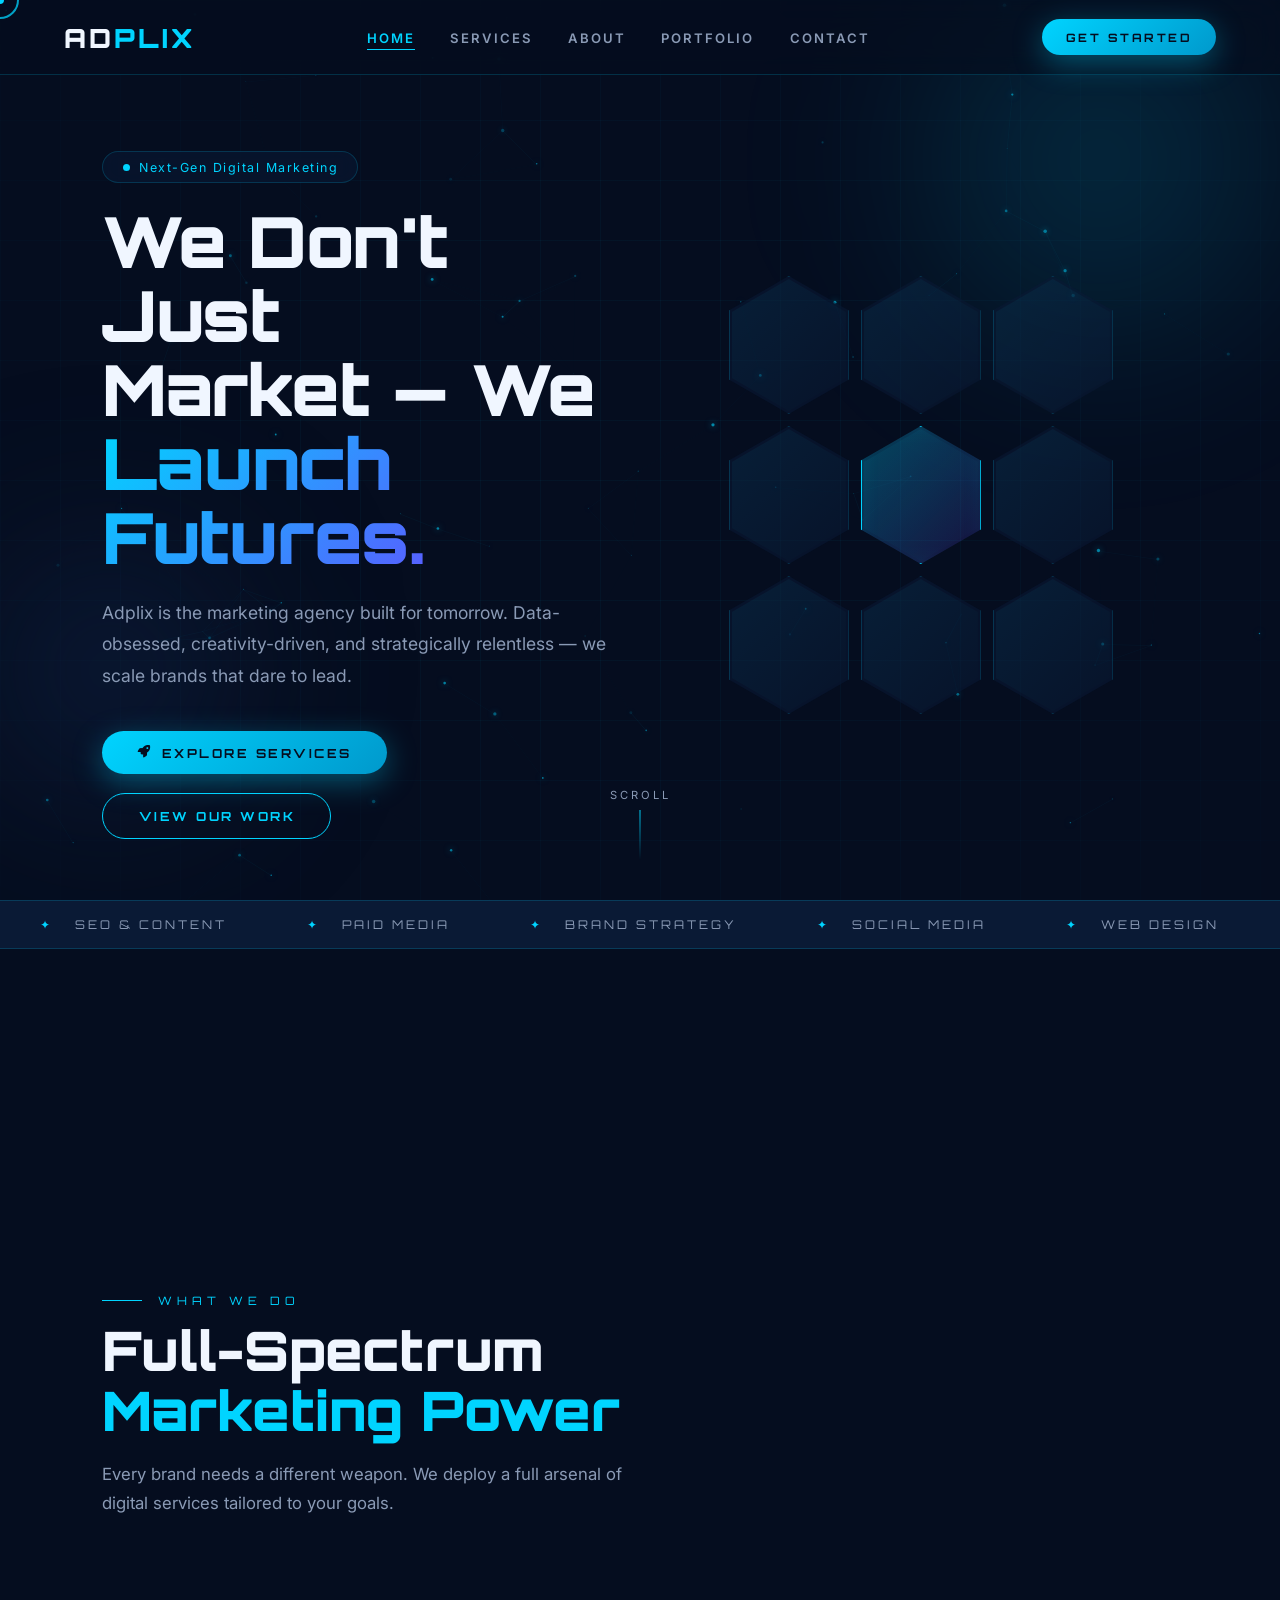
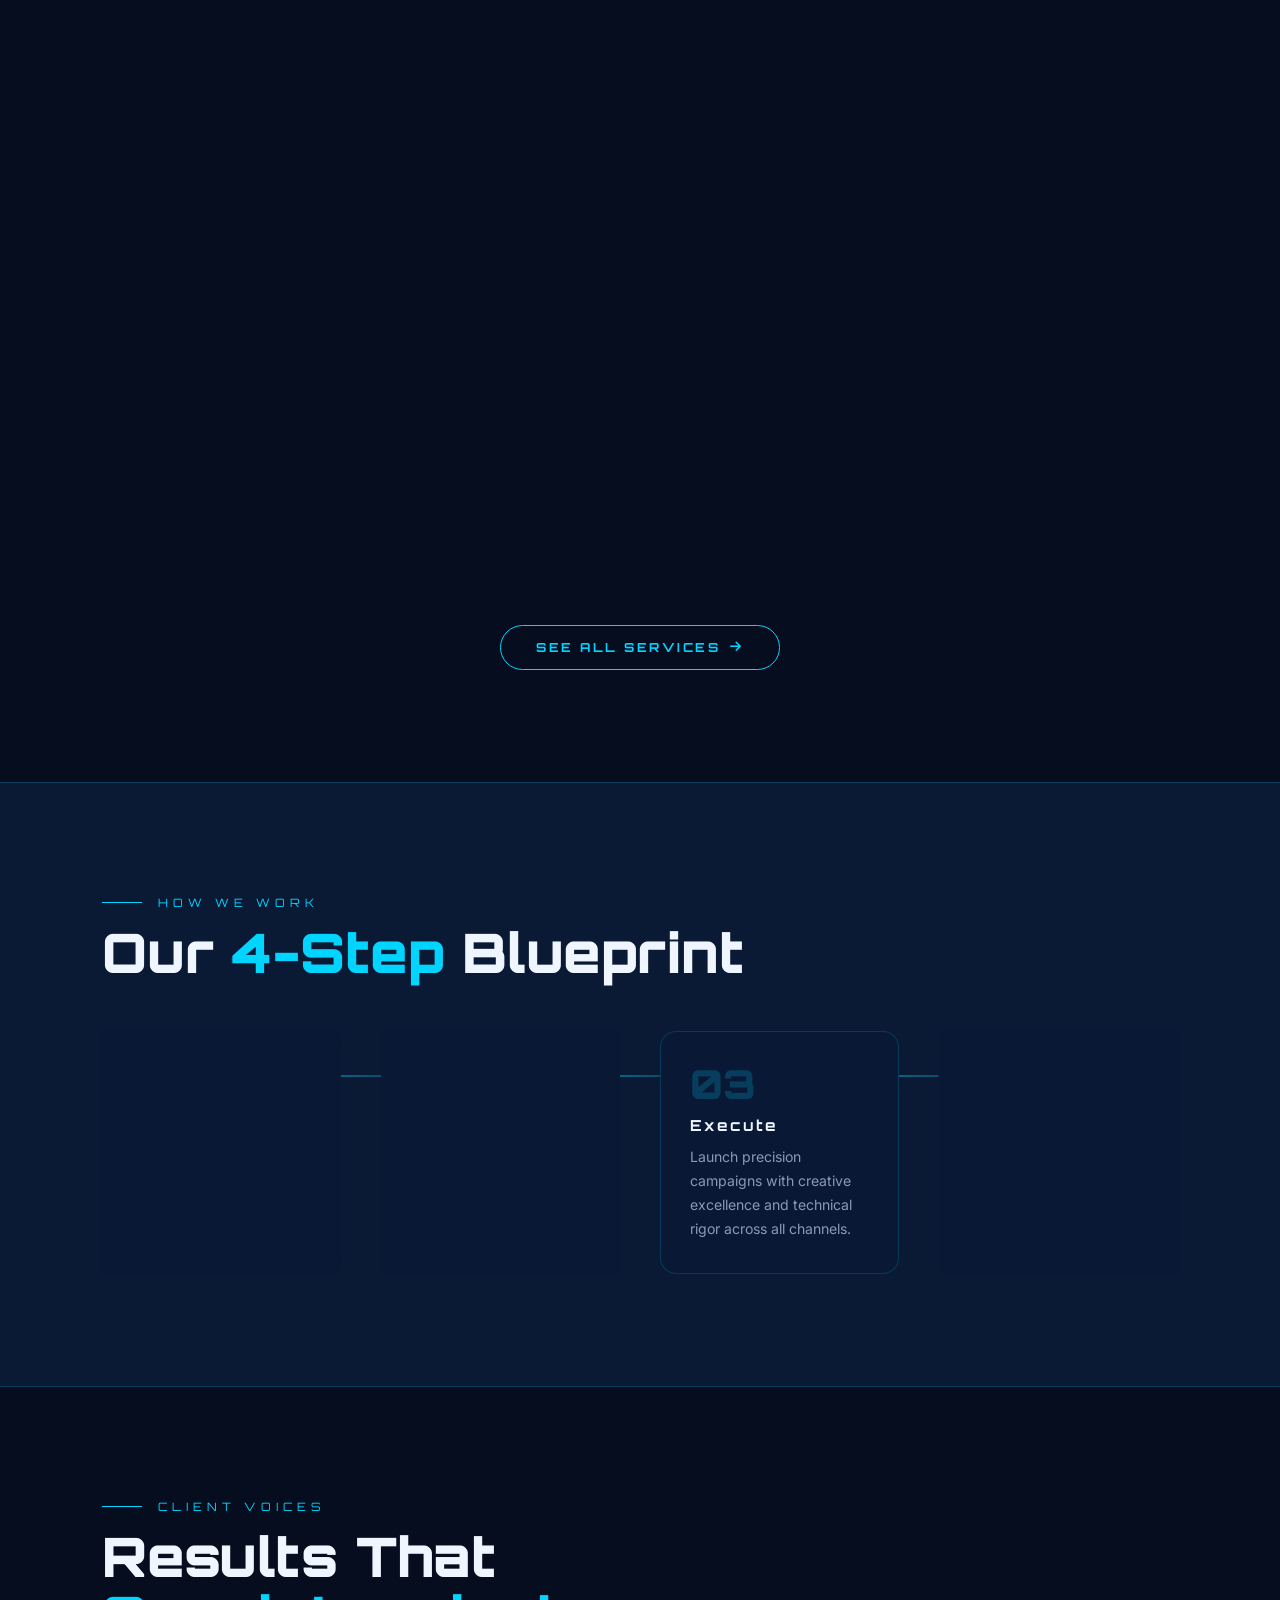
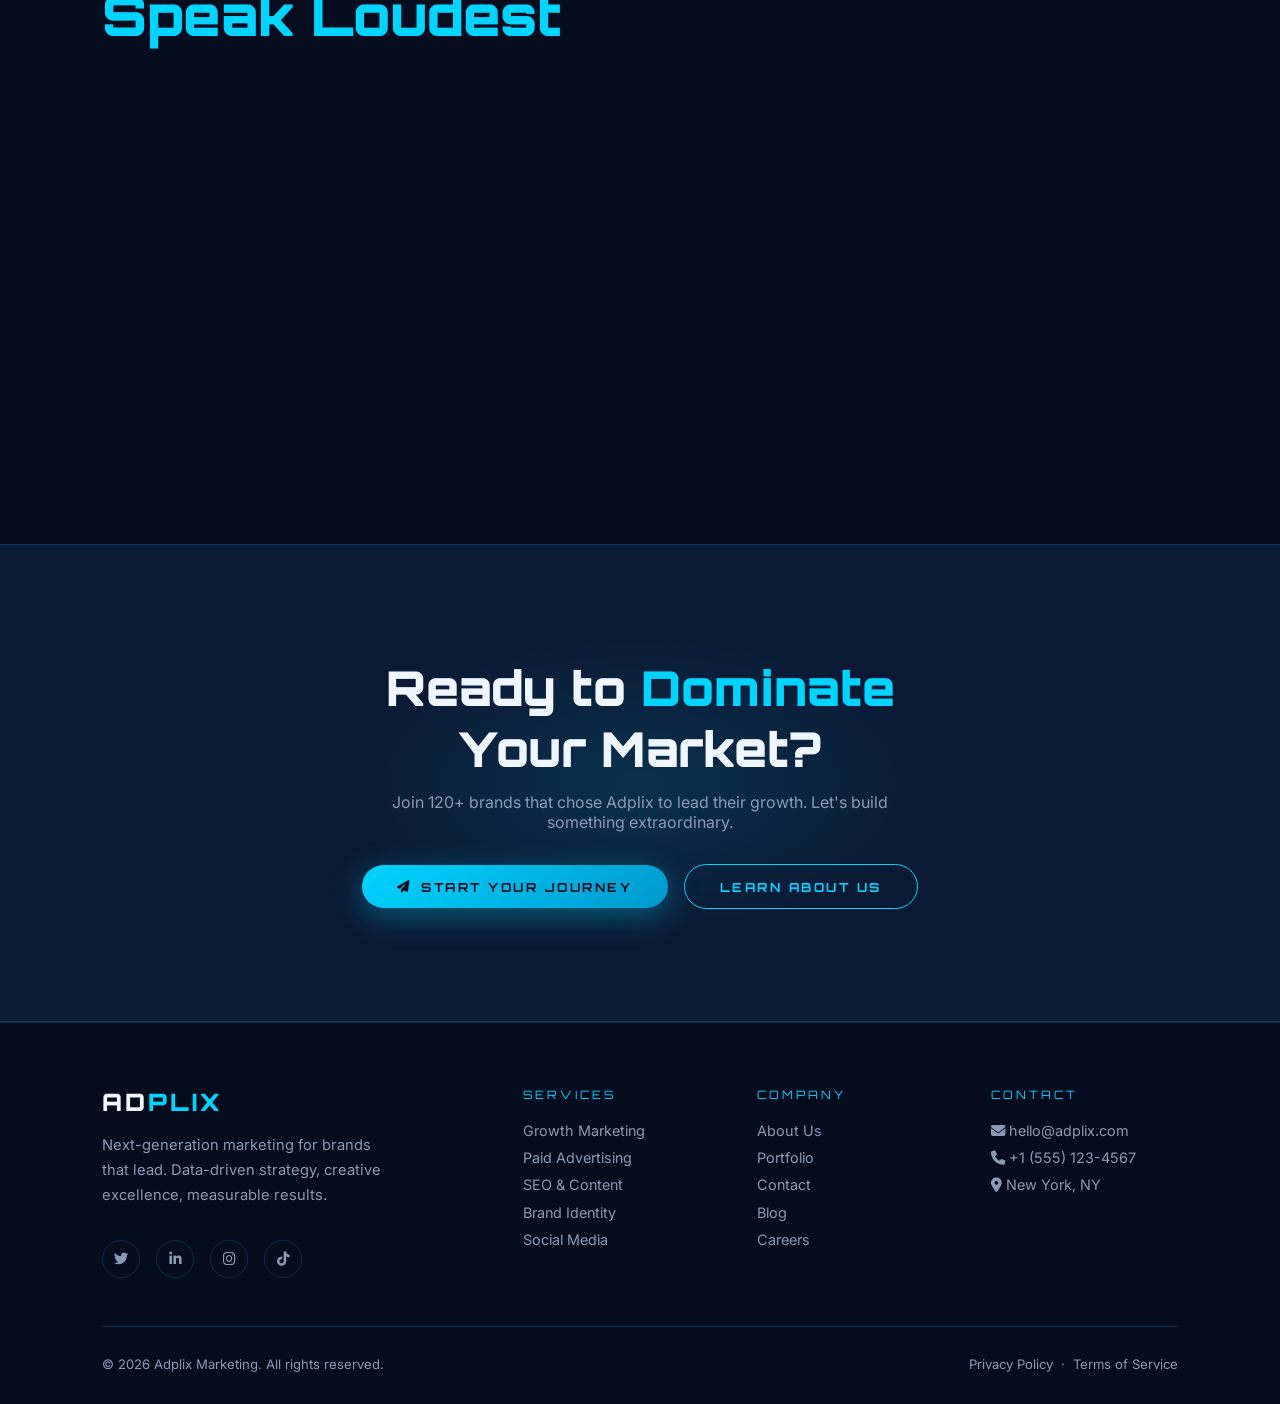
==== index.html @ 8b72fd08 "Launch Adplix futuristic 5-page marketing website - index.html: Full hero with animated hex grid, pa" ====
<!DOCTYPE html>
<html lang="en">
<head>
  <meta charset="UTF-8" />
  <meta name="viewport" content="width=device-width, initial-scale=1.0" />
  <title>Adplix – Futuristic Marketing Agency | Growth, Branding & Digital Strategy</title>

  <!-- SEO -->
  <meta name="description" content="Adplix is a next-generation marketing agency delivering data-driven growth, cutting-edge branding, and digital strategy for ambitious brands worldwide." />
  <meta name="keywords" content="marketing agency, digital marketing, branding, SEO, social media marketing, paid ads, growth hacking, Adplix" />
  <meta name="robots" content="index, follow" />
  <meta name="author" content="Adplix Marketing" />
  <link rel="canonical" href="https://adplix.com/" />

  <!-- Open Graph -->
  <meta property="og:type"        content="website" />
  <meta property="og:url"         content="https://adplix.com/" />
  <meta property="og:title"       content="Adplix – Next-Gen Marketing Agency" />
  <meta property="og:description" content="We craft data-driven marketing strategies that launch brands to new heights." />
  <meta property="og:image"       content="https://adplix.com/og-image.jpg" />

  <!-- Twitter Card -->
  <meta name="twitter:card"        content="summary_large_image" />
  <meta name="twitter:site"        content="@AdplixMarketing" />
  <meta name="twitter:title"       content="Adplix – Next-Gen Marketing Agency" />
  <meta name="twitter:description" content="Futuristic marketing for visionary brands." />
  <meta name="twitter:image"       content="https://adplix.com/og-image.jpg" />

  <!-- Schema.org -->
  <script type="application/ld+json">
  {
    "@context": "https://schema.org",
    "@type": "MarketingAgency",
    "name": "Adplix Marketing",
    "url": "https://adplix.com",
    "logo": "https://adplix.com/logo.png",
    "description": "Next-generation marketing agency delivering data-driven growth and branding.",
    "address": { "@type": "PostalAddress", "addressCountry": "US" },
    "sameAs": [
      "https://twitter.com/AdplixMarketing",
      "https://linkedin.com/company/adplix",
      "https://instagram.com/adplix"
    ]
  }
  </script>

  <!-- Fonts & Icons -->
  <link rel="preconnect" href="https://fonts.googleapis.com" />
  <link rel="preconnect" href="https://fonts.gstatic.com" crossorigin />
  <link href="https://fonts.googleapis.com/css2?family=Orbitron:wght@400;700;900&family=Inter:wght@300;400;500;600;700&display=swap" rel="stylesheet" />
  <link rel="stylesheet" href="https://cdnjs.cloudflare.com/ajax/libs/font-awesome/6.5.0/css/all.min.css" />
  <link rel="stylesheet" href="style.css" />
  <link rel="stylesheet" href="home.css" />

  <style>
    /* Page-specific additions */
    .hero-cta-group { display:flex; gap:1.2rem; flex-wrap:wrap; margin-top:2.5rem; }
    .hero-badge {
      display:inline-flex; align-items:center; gap:.6rem;
      background:var(--glass-bg); border:1px solid var(--glass-border);
      backdrop-filter:blur(12px); border-radius:50px;
      padding:.45rem 1.2rem; font-size:.78rem; color:var(--cyan);
      letter-spacing:1.5px; margin-bottom:1.4rem;
    }
    .hero-badge .dot { width:7px;height:7px;border-radius:50%;background:var(--cyan);animation:pulse 1.4s infinite; }
    @keyframes pulse { 0%,100%{box-shadow:0 0 0 0 rgba(0,212,255,.5)} 50%{box-shadow:0 0 0 8px rgba(0,212,255,0)} }
  </style>
</head>
<body>

<!-- Cursor -->
<div id="cursor-outer"></div>
<div id="cursor-inner"></div>

<!-- Particles -->
<canvas id="particles-canvas"></canvas>

<!-- Page Transition -->
<div id="page-transition" class="slide-in"></div>

<!-- ── Navigation ── -->
<nav class="nav" role="navigation" aria-label="Main navigation">
  <a href="index.html" class="nav-logo">AD<span>PLIX</span></a>
  <ul class="nav-links">
    <li><a href="index.html" class="active">Home</a></li>
    <li><a href="services.html">Services</a></li>
    <li><a href="about.html">About</a></li>
    <li><a href="portfolio.html">Portfolio</a></li>
    <li><a href="contact.html">Contact</a></li>
  </ul>
  <a href="contact.html" class="btn btn-primary" style="font-size:.72rem;padding:.65rem 1.5rem;">Get Started</a>
  <button class="hamburger" aria-label="Toggle menu">
    <span></span><span></span><span></span>
  </button>
</nav>

<!-- Mobile Nav -->
<div class="mobile-nav" role="dialog" aria-modal="true">
  <a href="index.html">Home</a>
  <a href="services.html">Services</a>
  <a href="about.html">About</a>
  <a href="portfolio.html">Portfolio</a>
  <a href="contact.html">Contact</a>
</div>

<!-- ══════════════════════════════════════
     HERO
══════════════════════════════════════ -->
<header class="hero" role="banner">
  <div class="hero-grid-lines" aria-hidden="true"></div>
  <div class="hero-orb hero-orb-1" data-parallax="18" aria-hidden="true"></div>
  <div class="hero-orb hero-orb-2" data-parallax="10" aria-hidden="true"></div>

  <div class="hero-content">
    <div class="hero-badge"><span class="dot"></span> Next-Gen Digital Marketing</div>
    <h1 class="hero-title reveal">
      We Don't Just<br/>
      Market — We<br/>
      <span>Launch Futures.</span>
    </h1>
    <p class="hero-sub reveal" data-delay="150">
      Adplix is the marketing agency built for tomorrow. Data-obsessed, creativity-driven,
      and strategically relentless — we scale brands that dare to lead.
    </p>
    <div class="hero-cta-group reveal" data-delay="280">
      <a href="services.html" class="btn btn-primary"><i class="fas fa-rocket"></i> Explore Services</a>
      <a href="portfolio.html" class="btn btn-outline">View Our Work</a>
    </div>
  </div>

  <div class="hero-visual" aria-hidden="true">
    <div class="hex-grid" data-parallax="6">
      <div class="hex"></div><div class="hex"></div><div class="hex"></div>
      <div class="hex"></div><div class="hex active"></div><div class="hex"></div>
      <div class="hex"></div><div class="hex"></div><div class="hex"></div>
    </div>
  </div>

  <div class="hero-scroll-hint" aria-label="Scroll down">
    <span>Scroll</span>
    <div class="scroll-line"></div>
  </div>
</header>

<!-- ── Ticker ── -->
<div class="marquee-wrap" aria-hidden="true">
  <div class="marquee-track">
    <div class="marquee-item"><span>✦</span> SEO & Content</div>
    <div class="marquee-item"><span>✦</span> Paid Media</div>
    <div class="marquee-item"><span>✦</span> Brand Strategy</div>
    <div class="marquee-item"><span>✦</span> Social Media</div>
    <div class="marquee-item"><span>✦</span> Web Design</div>
    <div class="marquee-item"><span>✦</span> Data Analytics</div>
    <div class="marquee-item"><span>✦</span> Email Marketing</div>
    <div class="marquee-item"><span>✦</span> Growth Hacking</div>
    <!-- duplicate for seamless loop -->
    <div class="marquee-item"><span>✦</span> SEO & Content</div>
    <div class="marquee-item"><span>✦</span> Paid Media</div>
    <div class="marquee-item"><span>✦</span> Brand Strategy</div>
    <div class="marquee-item"><span>✦</span> Social Media</div>
    <div class="marquee-item"><span>✦</span> Web Design</div>
    <div class="marquee-item"><span>✦</span> Data Analytics</div>
    <div class="marquee-item"><span>✦</span> Email Marketing</div>
    <div class="marquee-item"><span>✦</span> Growth Hacking</div>
  </div>
</div>

<!-- ══════════════════════════════════════
     STATS
══════════════════════════════════════ -->
<section class="section stats-section" aria-label="Key statistics">
  <div class="stats-grid" data-stagger>
    <div class="glass stat-card">
      <div class="stat-value" data-count="340" data-suffix="+">0</div>
      <div class="stat-label">Campaigns Launched</div>
    </div>
    <div class="glass stat-card">
      <div class="stat-value" data-count="9.8" data-suffix="x">0</div>
      <div class="stat-label">Average ROAS</div>
    </div>
    <div class="glass stat-card">
      <div class="stat-value" data-count="120" data-suffix="+">0</div>
      <div class="stat-label">Brand Partnerships</div>
    </div>
    <div class="glass stat-card">
      <div class="stat-value" data-count="98" data-suffix="%">0</div>
      <div class="stat-label">Client Satisfaction</div>
    </div>
  </div>
</section>

<!-- ══════════════════════════════════════
     SERVICES PREVIEW
══════════════════════════════════════ -->
<section class="section" aria-labelledby="services-heading">
  <div class="section-label">What We Do</div>
  <h2 class="section-title reveal" id="services-heading">
    Full-Spectrum<br/><span>Marketing Power</span>
  </h2>
  <p class="section-sub reveal" data-delay="100">
    Every brand needs a different weapon. We deploy a full arsenal of digital services tailored to your goals.
  </p>

  <div class="services-preview-grid mt-3" data-stagger>
    <article class="glass service-card tilt card-hover">
      <div class="service-icon"><i class="fas fa-chart-line"></i></div>
      <h3>Growth Marketing</h3>
      <p>Systematic experiments, funnel optimization, and data-backed scaling to multiply your revenue.</p>
      <a href="services.html" class="service-link">Learn more <i class="fas fa-arrow-right"></i></a>
    </article>
    <article class="glass service-card tilt card-hover">
      <div class="service-icon"><i class="fas fa-bullseye"></i></div>
      <h3>Paid Advertising</h3>
      <p>High-converting Google, Meta & TikTok campaigns engineered for maximum return on ad spend.</p>
      <a href="services.html" class="service-link">Learn more <i class="fas fa-arrow-right"></i></a>
    </article>
    <article class="glass service-card tilt card-hover">
      <div class="service-icon"><i class="fas fa-search"></i></div>
      <h3>SEO & Content</h3>
      <p>Dominate search rankings with technical SEO, authority building, and magnetic content strategy.</p>
      <a href="services.html" class="service-link">Learn more <i class="fas fa-arrow-right"></i></a>
    </article>
    <article class="glass service-card tilt card-hover">
      <div class="service-icon"><i class="fas fa-paint-brush"></i></div>
      <h3>Brand Identity</h3>
      <p>Visual storytelling that makes your brand impossible to ignore across every touchpoint.</p>
      <a href="services.html" class="service-link">Learn more <i class="fas fa-arrow-right"></i></a>
    </article>
    <article class="glass service-card tilt card-hover">
      <div class="service-icon"><i class="fas fa-share-alt"></i></div>
      <h3>Social Media</h3>
      <p>Community-building, viral content, and influencer strategies that keep your brand in the conversation.</p>
      <a href="services.html" class="service-link">Learn more <i class="fas fa-arrow-right"></i></a>
    </article>
    <article class="glass service-card tilt card-hover">
      <div class="service-icon"><i class="fas fa-envelope-open-text"></i></div>
      <h3>Email & Automation</h3>
      <p>Lifecycle campaigns and smart automation flows that nurture leads into loyal customers 24/7.</p>
      <a href="services.html" class="service-link">Learn more <i class="fas fa-arrow-right"></i></a>
    </article>
  </div>

  <div class="text-center mt-3">
    <a href="services.html" class="btn btn-outline">See All Services <i class="fas fa-arrow-right"></i></a>
  </div>
</section>

<!-- ══════════════════════════════════════
     PROCESS
══════════════════════════════════════ -->
<section class="section process-section" aria-labelledby="process-heading">
  <div class="section-label">How We Work</div>
  <h2 class="section-title reveal" id="process-heading">Our <span>4-Step</span> Blueprint</h2>

  <div class="process-steps mt-3">
    <div class="process-step reveal" data-delay="0">
      <div class="step-num">01</div>
      <div class="step-body">
        <h3>Discover</h3>
        <p>Deep-dive into your brand, market landscape, and audience to uncover untapped opportunities.</p>
      </div>
    </div>
    <div class="process-connector" aria-hidden="true"></div>
    <div class="process-step reveal" data-delay="120">
      <div class="step-num">02</div>
      <div class="step-body">
        <h3>Strategize</h3>
        <p>Build a custom, data-informed roadmap aligned with your goals, budget, and timeline.</p>
      </div>
    </div>
    <div class="process-connector" aria-hidden="true"></div>
    <div class="process-step reveal" data-delay="240">
      <div class="step-num">03</div>
      <div class="step-body">
        <h3>Execute</h3>
        <p>Launch precision campaigns with creative excellence and technical rigor across all channels.</p>
      </div>
    </div>
    <div class="process-connector" aria-hidden="true"></div>
    <div class="process-step reveal" data-delay="360">
      <div class="step-num">04</div>
      <div class="step-body">
        <h3>Scale</h3>
        <p>Iterate, optimize, and double down on what works — continuously compounding your growth.</p>
      </div>
    </div>
  </div>
</section>

<!-- ══════════════════════════════════════
     TESTIMONIAL
══════════════════════════════════════ -->
<section class="section" aria-labelledby="testimonials-heading">
  <div class="section-label">Client Voices</div>
  <h2 class="section-title reveal" id="testimonials-heading">Results That<br/><span>Speak Loudest</span></h2>

  <div class="testimonial-grid mt-3" data-stagger>
    <blockquote class="glass testimonial-card tilt">
      <div class="stars" aria-label="5 stars">★★★★★</div>
      <p>"Adplix tripled our qualified leads in 90 days. Their paid media team doesn't just run ads — they engineer growth engines."</p>
      <footer>
        <div class="avatar">JM</div>
        <div>
          <strong>Jordan Mitchell</strong>
          <span>CEO, NexaFlow SaaS</span>
        </div>
      </footer>
    </blockquote>
    <blockquote class="glass testimonial-card tilt">
      <div class="stars" aria-label="5 stars">★★★★★</div>
      <p>"Our SEO traffic went from 12k to 180k monthly visitors in under a year. Adplix's content strategy is unmatched."</p>
      <footer>
        <div class="avatar">SR</div>
        <div>
          <strong>Sara Reyes</strong>
          <span>Marketing Director, LuminaTech</span>
        </div>
      </footer>
    </blockquote>
    <blockquote class="glass testimonial-card tilt">
      <div class="stars" aria-label="5 stars">★★★★★</div>
      <p>"The rebrand Adplix delivered was transformative. We went from startup to premium in 60 days flat. Worth every penny."</p>
      <footer>
        <div class="avatar">AK</div>
        <div>
          <strong>Alex Kim</strong>
          <span>Founder, Verdant Ventures</span>
        </div>
      </footer>
    </blockquote>
  </div>
</section>

<!-- ══════════════════════════════════════
     CTA BANNER
══════════════════════════════════════ -->
<section class="cta-banner section" aria-labelledby="cta-heading">
  <div class="cta-glow" aria-hidden="true"></div>
  <div class="cta-content">
    <h2 class="cta-title reveal" id="cta-heading">Ready to <span>Dominate</span><br/>Your Market?</h2>
    <p class="reveal" data-delay="100" style="color:var(--grey);max-width:500px;margin:.8rem auto 2rem;">
      Join 120+ brands that chose Adplix to lead their growth. Let's build something extraordinary.
    </p>
    <div class="flex-center gap-1 reveal" data-delay="200">
      <a href="contact.html" class="btn btn-primary"><i class="fas fa-paper-plane"></i> Start Your Journey</a>
      <a href="about.html" class="btn btn-outline">Learn About Us</a>
    </div>
  </div>
</section>

<!-- ══════════════════════════════════════
     FOOTER
══════════════════════════════════════ -->
<footer role="contentinfo">
  <div class="footer-grid">
    <div>
      <div class="footer-brand-name">AD<span>PLIX</span></div>
      <p class="footer-desc">Next-generation marketing for brands that lead. Data-driven strategy, creative excellence, measurable results.</p>
      <div class="social-icons mt-2">
        <a href="#" aria-label="Twitter"><i class="fab fa-twitter"></i></a>
        <a href="#" aria-label="LinkedIn"><i class="fab fa-linkedin-in"></i></a>
        <a href="#" aria-label="Instagram"><i class="fab fa-instagram"></i></a>
        <a href="#" aria-label="TikTok"><i class="fab fa-tiktok"></i></a>
      </div>
    </div>
    <div class="footer-col">
      <div class="footer-col-title">Services</div>
      <a href="services.html">Growth Marketing</a>
      <a href="services.html">Paid Advertising</a>
      <a href="services.html">SEO & Content</a>
      <a href="services.html">Brand Identity</a>
      <a href="services.html">Social Media</a>
    </div>
    <div class="footer-col">
      <div class="footer-col-title">Company</div>
      <a href="about.html">About Us</a>
      <a href="portfolio.html">Portfolio</a>
      <a href="contact.html">Contact</a>
      <a href="#">Blog</a>
      <a href="#">Careers</a>
    </div>
    <div class="footer-col">
      <div class="footer-col-title">Contact</div>
      <a href="mailto:hello@adplix.com"><i class="fas fa-envelope"></i> hello@adplix.com</a>
      <a href="tel:+15551234567"><i class="fas fa-phone"></i> +1 (555) 123-4567</a>
      <a href="#"><i class="fas fa-map-marker-alt"></i> New York, NY</a>
    </div>
  </div>
  <div class="footer-bottom">
    <span>© 2026 Adplix Marketing. All rights reserved.</span>
    <span><a href="#" style="color:var(--grey)">Privacy Policy</a> &nbsp;·&nbsp; <a href="#" style="color:var(--grey)">Terms of Service</a></span>
  </div>
</footer>

<script src="main.js" defer></script>
</body>
</html>
---- style.css ----
/* ============================================================
   ADPLIX – Global Stylesheet
   Futuristic Marketing Agency | Navy · Black · White · Cyan
   ============================================================ */

/* ── Variables ── */
:root {
  --navy:       #050d1f;
  --navy-mid:   #0a1a35;
  --navy-light: #0f2448;
  --cyan:       #00d4ff;
  --cyan-dim:   #0099cc;
  --white:      #f0f6ff;
  --grey:       #8a9ab5;
  --glass-bg:   rgba(10, 26, 53, 0.55);
  --glass-border: rgba(0, 212, 255, 0.18);
  --glow:       0 0 24px rgba(0, 212, 255, 0.45);
  --glow-sm:    0 0 10px rgba(0, 212, 255, 0.3);
  --transition: all 0.38s cubic-bezier(0.4, 0, 0.2, 1);
  --font-head:  'Orbitron', sans-serif;
  --font-body:  'Inter', sans-serif;
}

/* ── Reset ── */
*, *::before, *::after { box-sizing: border-box; margin: 0; padding: 0; }
html { scroll-behavior: smooth; font-size: 16px; }
body {
  font-family: var(--font-body);
  background: var(--navy);
  color: var(--white);
  overflow-x: hidden;
  cursor: none;
}
a { color: inherit; text-decoration: none; }
img { max-width: 100%; display: block; }
ul { list-style: none; }

/* ── Custom Cursor ── */
#cursor-outer {
  position: fixed; z-index: 9999; pointer-events: none;
  width: 38px; height: 38px;
  border: 2px solid var(--cyan);
  border-radius: 50%;
  transform: translate(-50%, -50%);
  transition: width .25s, height .25s, border-color .25s, opacity .25s;
  opacity: 0.75;
}
#cursor-inner {
  position: fixed; z-index: 10000; pointer-events: none;
  width: 8px; height: 8px;
  background: var(--cyan);
  border-radius: 50%;
  transform: translate(-50%, -50%);
  transition: transform .12s, width .2s, height .2s;
}
body.cursor-hover #cursor-outer {
  width: 58px; height: 58px;
  border-color: rgba(0,212,255,.5);
  background: rgba(0,212,255,.07);
}
body.cursor-hover #cursor-inner { width: 5px; height: 5px; }

/* ── Canvas Particles ── */
#particles-canvas {
  position: fixed; inset: 0; z-index: 0; pointer-events: none;
}

/* ── Page Transition Overlay ── */
#page-transition {
  position: fixed; inset: 0; z-index: 9000;
  background: var(--navy);
  clip-path: inset(0 0 100% 0);
  transition: clip-path 0.55s cubic-bezier(0.76, 0, 0.24, 1);
  pointer-events: none;
}
#page-transition.slide-in  { clip-path: inset(0 0 0% 0); }
#page-transition.slide-out { clip-path: inset(100% 0 0 0); }

/* ── Scrollbar ── */
::-webkit-scrollbar { width: 5px; }
::-webkit-scrollbar-track { background: var(--navy); }
::-webkit-scrollbar-thumb { background: var(--cyan-dim); border-radius: 4px; }

/* ── Navigation ── */
.nav {
  position: fixed; top: 0; left: 0; right: 0; z-index: 800;
  display: flex; align-items: center; justify-content: space-between;
  padding: 1.2rem 5%;
  background: rgba(5, 13, 31, 0.7);
  backdrop-filter: blur(16px);
  border-bottom: 1px solid var(--glass-border);
  transition: var(--transition);
}
.nav.scrolled {
  padding: 0.75rem 5%;
  background: rgba(5, 13, 31, 0.92);
}
.nav-logo {
  font-family: var(--font-head);
  font-size: 1.65rem;
  font-weight: 900;
  letter-spacing: 3px;
  color: var(--white);
  text-transform: uppercase;
}
.nav-logo span { color: var(--cyan); }
.nav-links { display: flex; gap: 2.2rem; }
.nav-links a {
  font-size: 0.82rem;
  font-weight: 600;
  letter-spacing: 2px;
  text-transform: uppercase;
  color: var(--grey);
  position: relative;
  transition: var(--transition);
}
.nav-links a::after {
  content: ''; position: absolute; bottom: -4px; left: 0;
  width: 0; height: 1.5px;
  background: var(--cyan);
  transition: width 0.3s ease;
}
.nav-links a:hover, .nav-links a.active { color: var(--cyan); }
.nav-links a:hover::after, .nav-links a.active::after { width: 100%; }

/* Hamburger */
.hamburger { display: none; flex-direction: column; gap: 5px; cursor: none; }
.hamburger span {
  display: block; width: 26px; height: 2px;
  background: var(--white); transition: var(--transition);
}
.hamburger.open span:nth-child(1) { transform: translateY(7px) rotate(45deg); }
.hamburger.open span:nth-child(2) { opacity: 0; }
.hamburger.open span:nth-child(3) { transform: translateY(-7px) rotate(-45deg); }

/* Mobile Nav */
.mobile-nav {
  display: none; position: fixed; inset: 0; z-index: 700;
  background: rgba(5,13,31,0.97); backdrop-filter: blur(20px);
  flex-direction: column; align-items: center; justify-content: center;
  gap: 2.5rem;
  transform: translateX(100%); transition: transform 0.4s ease;
}
.mobile-nav.open { transform: translateX(0); display: flex; }
.mobile-nav a {
  font-family: var(--font-head);
  font-size: 1.6rem; letter-spacing: 3px;
  text-transform: uppercase; color: var(--white);
  transition: var(--transition);
}
.mobile-nav a:hover { color: var(--cyan); text-shadow: var(--glow); }

/* ── Glassmorphism Card ── */
.glass {
  background: var(--glass-bg);
  border: 1px solid var(--glass-border);
  backdrop-filter: blur(18px);
  border-radius: 16px;
}

/* ── Section Wrapper ── */
.section {
  position: relative; z-index: 1;
  padding: 7rem 8%;
}
.section-label {
  font-family: var(--font-head);
  font-size: 0.72rem; letter-spacing: 5px;
  text-transform: uppercase; color: var(--cyan);
  margin-bottom: 0.8rem;
  display: flex; align-items: center; gap: 1rem;
}
.section-label::before {
  content: ''; display: inline-block;
  width: 40px; height: 1px; background: var(--cyan);
}
.section-title {
  font-family: var(--font-head);
  font-size: clamp(2rem, 4.5vw, 3.4rem);
  font-weight: 900; line-height: 1.1;
  color: var(--white);
}
.section-title span { color: var(--cyan); }
.section-sub {
  margin-top: 1.2rem;
  font-size: 1.05rem; line-height: 1.75;
  color: var(--grey); max-width: 560px;
}

/* ── Cyan Button ── */
.btn {
  display: inline-flex; align-items: center; gap: 0.6rem;
  padding: 0.85rem 2.2rem;
  font-family: var(--font-head);
  font-size: 0.78rem; font-weight: 700;
  letter-spacing: 2.5px; text-transform: uppercase;
  border: none; border-radius: 50px;
  cursor: none; transition: var(--transition);
  position: relative; overflow: hidden;
}
.btn-primary {
  background: linear-gradient(135deg, var(--cyan), var(--cyan-dim));
  color: var(--navy);
  box-shadow: 0 8px 30px rgba(0,212,255,0.35);
}
.btn-primary:hover {
  transform: translateY(-3px);
  box-shadow: 0 14px 40px rgba(0,212,255,0.55);
}
.btn-outline {
  background: transparent;
  border: 1.5px solid var(--cyan);
  color: var(--cyan);
}
.btn-outline:hover {
  background: rgba(0,212,255,0.08);
  transform: translateY(-3px);
  box-shadow: var(--glow-sm);
}

/* ── Glowing Divider ── */
.glow-divider {
  width: 80px; height: 3px;
  background: linear-gradient(90deg, var(--cyan), transparent);
  border-radius: 2px; margin: 1.5rem 0;
  box-shadow: var(--glow-sm);
}

/* ── Reveal Animations ── */
.reveal {
  opacity: 0; transform: translateY(40px);
  transition: opacity 0.7s ease, transform 0.7s ease;
}
.reveal.revealed { opacity: 1; transform: translateY(0); }
.reveal-left  { opacity: 0; transform: translateX(-50px); transition: opacity 0.7s ease, transform 0.7s ease; }
.reveal-right { opacity: 0; transform: translateX(50px);  transition: opacity 0.7s ease, transform 0.7s ease; }
.reveal-left.revealed, .reveal-right.revealed { opacity: 1; transform: translateX(0); }

/* ── Grid helpers ── */
.grid-2 { display: grid; grid-template-columns: repeat(2, 1fr); gap: 2.5rem; }
.grid-3 { display: grid; grid-template-columns: repeat(3, 1fr); gap: 2rem; }
.grid-4 { display: grid; grid-template-columns: repeat(4, 1fr); gap: 1.8rem; }

/* ── Footer ── */
footer {
  position: relative; z-index: 1;
  background: rgba(5,13,31,0.95);
  border-top: 1px solid var(--glass-border);
  padding: 4rem 8% 2rem;
}
.footer-grid {
  display: grid;
  grid-template-columns: 2fr 1fr 1fr 1fr;
  gap: 3rem; margin-bottom: 3rem;
}
.footer-brand-name {
  font-family: var(--font-head);
  font-size: 1.5rem; font-weight: 900;
  letter-spacing: 3px; color: var(--white);
  margin-bottom: 1rem;
}
.footer-brand-name span { color: var(--cyan); }
.footer-desc { color: var(--grey); line-height: 1.7; font-size: 0.92rem; max-width: 280px; }
.footer-col-title {
  font-family: var(--font-head);
  font-size: 0.72rem; letter-spacing: 3px;
  text-transform: uppercase; color: var(--cyan);
  margin-bottom: 1.2rem;
}
.footer-col a {
  display: block; color: var(--grey);
  font-size: 0.9rem; margin-bottom: 0.65rem;
  transition: var(--transition);
}
.footer-col a:hover { color: var(--white); padding-left: 6px; }
.footer-bottom {
  display: flex; align-items: center; justify-content: space-between;
  border-top: 1px solid var(--glass-border);
  padding-top: 1.8rem;
  font-size: 0.82rem; color: var(--grey);
}
.social-icons { display: flex; gap: 1rem; }
.social-icons a {
  width: 38px; height: 38px; border-radius: 50%;
  border: 1px solid var(--glass-border);
  display: flex; align-items: center; justify-content: center;
  color: var(--grey); font-size: 0.9rem;
  transition: var(--transition);
}
.social-icons a:hover {
  border-color: var(--cyan); color: var(--cyan);
  box-shadow: var(--glow-sm);
}

/* ── Ticker / Marquee ── */
.marquee-wrap {
  overflow: hidden; background: var(--navy-mid);
  border-top: 1px solid var(--glass-border);
  border-bottom: 1px solid var(--glass-border);
  padding: 1rem 0;
}
.marquee-track {
  display: flex; width: max-content;
  animation: marquee 28s linear infinite;
}
.marquee-item {
  white-space: nowrap;
  font-family: var(--font-head);
  font-size: 0.75rem; letter-spacing: 3px;
  text-transform: uppercase; color: var(--grey);
  padding: 0 2.5rem;
}
.marquee-item span { color: var(--cyan); margin-right: 1rem; }
@keyframes marquee { from { transform: translateX(0); } to { transform: translateX(-50%); } }

/* ── Stats Counter ── */
.stat-value {
  font-family: var(--font-head);
  font-size: clamp(2.2rem, 4vw, 3rem);
  font-weight: 900; color: var(--cyan);
  line-height: 1;
}
.stat-label { font-size: 0.85rem; color: var(--grey); margin-top: 0.4rem; letter-spacing: 1px; }

/* ── Utility ── */
.text-center { text-align: center; }
.text-cyan   { color: var(--cyan); }
.mt-1 { margin-top: 1rem; }
.mt-2 { margin-top: 2rem; }
.mt-3 { margin-top: 3rem; }
.mx-auto { margin-left: auto; margin-right: auto; }
.flex-center { display: flex; align-items: center; justify-content: center; }
.gap-1 { gap: 1rem; }
.gap-2 { gap: 2rem; }

/* ── Responsive ── */
@media (max-width: 1100px) {
  .grid-4 { grid-template-columns: repeat(2, 1fr); }
  .footer-grid { grid-template-columns: repeat(2, 1fr); }
}
@media (max-width: 860px) {
  .grid-2, .grid-3 { grid-template-columns: 1fr; }
  .nav-links { display: none; }
  .hamburger { display: flex; }
  .section { padding: 5rem 6%; }
  .footer-grid { grid-template-columns: 1fr; }
  .footer-bottom { flex-direction: column; gap: 1rem; text-align: center; }
}
@media (max-width: 520px) {
  .grid-4 { grid-template-columns: 1fr; }
  .section { padding: 4rem 5%; }
}
---- home.css ----
/* ============================================================
   ADPLIX – Home Page Styles
   ============================================================ */

/* ── Hero ── */
.hero {
  position: relative;
  min-height: 100vh;
  display: grid;
  grid-template-columns: 1fr 1fr;
  align-items: center;
  padding: 0 8%;
  padding-top: 90px;
  overflow: hidden;
  gap: 3rem;
}

/* Animated grid lines background */
.hero-grid-lines {
  position: absolute; inset: 0;
  background-image:
    linear-gradient(rgba(0,212,255,.04) 1px, transparent 1px),
    linear-gradient(90deg, rgba(0,212,255,.04) 1px, transparent 1px);
  background-size: 60px 60px;
  mask-image: radial-gradient(ellipse 80% 80% at 50% 50%, black 30%, transparent 100%);
}

/* Glowing orbs */
.hero-orb {
  position: absolute;
  border-radius: 50%;
  filter: blur(80px);
  pointer-events: none;
  transition: transform 0.1s ease-out;
}
.hero-orb-1 {
  width: 520px; height: 520px;
  background: radial-gradient(circle, rgba(0,212,255,.18) 0%, transparent 70%);
  top: -100px; right: -80px;
}
.hero-orb-2 {
  width: 340px; height: 340px;
  background: radial-gradient(circle, rgba(15,36,72,.8) 0%, transparent 70%);
  bottom: 60px; left: -60px;
}

/* Hero content */
.hero-content { position: relative; z-index: 2; }

.hero-title {
  font-family: var(--font-head);
  font-size: clamp(2.6rem, 5.5vw, 4.8rem);
  font-weight: 900;
  line-height: 1.05;
  color: var(--white);
  letter-spacing: -1px;
}
.hero-title span {
  background: linear-gradient(135deg, var(--cyan), #7b2fff);
  -webkit-background-clip: text;
  -webkit-text-fill-color: transparent;
  background-clip: text;
  display: block;
}

.hero-sub {
  margin-top: 1.4rem;
  font-size: 1.1rem;
  line-height: 1.78;
  color: var(--grey);
  max-width: 520px;
}

/* Hero visual / Hex grid */
.hero-visual {
  position: relative; z-index: 2;
  display: flex; align-items: center; justify-content: center;
  transition: transform 0.12s ease-out;
}

.hex-grid {
  display: grid;
  grid-template-columns: repeat(3, 120px);
  gap: 12px;
  transition: transform 0.12s ease-out;
}

.hex {
  width: 120px; height: 138px;
  background: var(--glass-bg);
  border: 1px solid var(--glass-border);
  clip-path: polygon(50% 0%, 100% 25%, 100% 75%, 50% 100%, 0% 75%, 0% 25%);
  transition: all 0.4s ease;
  position: relative;
}
.hex::after {
  content: '';
  position: absolute; inset: 2px;
  background: linear-gradient(135deg, rgba(0,212,255,.06), transparent);
  clip-path: polygon(50% 0%, 100% 25%, 100% 75%, 50% 100%, 0% 75%, 0% 25%);
}
.hex.active {
  background: linear-gradient(135deg, rgba(0,212,255,.25), rgba(123,47,255,.15));
  border-color: var(--cyan);
  box-shadow: 0 0 30px rgba(0,212,255,.4), inset 0 0 20px rgba(0,212,255,.08);
}
.hex:hover {
  border-color: var(--cyan);
  box-shadow: 0 0 20px rgba(0,212,255,.3);
  transform: scale(1.06);
}

/* Scroll hint */
.hero-scroll-hint {
  position: absolute; bottom: 2.5rem; left: 50%; transform: translateX(-50%);
  display: flex; flex-direction: column; align-items: center; gap: .5rem;
  z-index: 2;
}
.hero-scroll-hint span {
  font-size: .7rem; letter-spacing: 3px; text-transform: uppercase; color: var(--grey);
}
.scroll-line {
  width: 1px; height: 50px;
  background: linear-gradient(to bottom, var(--cyan), transparent);
  animation: scrollPulse 1.8s ease-in-out infinite;
}
@keyframes scrollPulse {
  0% { opacity: 0; transform: scaleY(0); transform-origin: top; }
  50% { opacity: 1; }
  100% { opacity: 0; transform: scaleY(1); transform-origin: top; }
}

/* ── Stats ── */
.stats-section { padding-top: 3rem; padding-bottom: 3rem; }
.stats-grid {
  display: grid;
  grid-template-columns: repeat(4, 1fr);
  gap: 1.5rem;
}
.stat-card {
  padding: 2rem 1.5rem;
  text-align: center;
  transition: all 0.35s ease;
  position: relative; overflow: hidden;
}
.stat-card::before {
  content: '';
  position: absolute; top: 0; left: 0; right: 0; height: 2px;
  background: linear-gradient(90deg, transparent, var(--cyan), transparent);
  opacity: 0; transition: opacity 0.3s;
}
.stat-card:hover { transform: translateY(-6px); box-shadow: 0 20px 50px rgba(0,0,0,.4); }
.stat-card:hover::before { opacity: 1; }

/* ── Services Preview ── */
.services-preview-grid {
  display: grid;
  grid-template-columns: repeat(3, 1fr);
  gap: 1.8rem;
}
.service-card {
  padding: 2.2rem;
  transition: all 0.35s ease;
  position: relative; overflow: hidden;
}
.service-card::after {
  content: '';
  position: absolute; bottom: 0; left: 0; right: 0; height: 2px;
  background: linear-gradient(90deg, transparent, var(--cyan), transparent);
  transform: scaleX(0); transition: transform 0.4s ease;
}
.service-card:hover { transform: translateY(-8px); box-shadow: 0 24px 60px rgba(0,0,0,.45); }
.service-card:hover::after { transform: scaleX(1); }

.service-icon {
  width: 56px; height: 56px;
  background: rgba(0,212,255,.1);
  border: 1px solid rgba(0,212,255,.25);
  border-radius: 14px;
  display: flex; align-items: center; justify-content: center;
  font-size: 1.3rem; color: var(--cyan);
  margin-bottom: 1.4rem;
  transition: all 0.3s ease;
}
.service-card:hover .service-icon {
  background: rgba(0,212,255,.2);
  box-shadow: var(--glow-sm);
}
.service-card h3 {
  font-family: var(--font-head);
  font-size: 1rem; font-weight: 700;
  letter-spacing: 1px; margin-bottom: .7rem;
  color: var(--white);
}
.service-card p { font-size: .9rem; color: var(--grey); line-height: 1.7; }
.service-link {
  display: inline-flex; align-items: center; gap: .4rem;
  margin-top: 1.2rem; font-size: .8rem; font-weight: 600;
  letter-spacing: 1px; color: var(--cyan);
  transition: gap 0.25s;
}
.service-link:hover { gap: .8rem; }

/* ── Process ── */
.process-section {
  background: var(--navy-mid);
  border-top: 1px solid var(--glass-border);
  border-bottom: 1px solid var(--glass-border);
}
.process-steps {
  display: flex; align-items: flex-start; gap: 0;
}
.process-step {
  flex: 1;
  background: var(--glass-bg);
  border: 1px solid var(--glass-border);
  border-radius: 16px;
  padding: 2rem 1.8rem;
  backdrop-filter: blur(12px);
  transition: all 0.35s ease;
}
.process-step:hover {
  border-color: var(--cyan);
  box-shadow: var(--glow-sm);
  transform: translateY(-4px);
}
.step-num {
  font-family: var(--font-head);
  font-size: 2.5rem; font-weight: 900;
  color: rgba(0,212,255,.2);
  line-height: 1;
  margin-bottom: .8rem;
  transition: color 0.3s;
}
.process-step:hover .step-num { color: rgba(0,212,255,.5); }
.step-body h3 {
  font-family: var(--font-head);
  font-size: .95rem; letter-spacing: 2px;
  margin-bottom: .6rem; color: var(--white);
}
.step-body p { font-size: .88rem; color: var(--grey); line-height: 1.7; }
.process-connector {
  width: 40px; flex-shrink: 0; height: 2px;
  background: linear-gradient(90deg, var(--cyan), var(--cyan-dim));
  margin-top: 2.8rem; opacity: 0.4;
}

/* ── Testimonials ── */
.testimonial-grid {
  display: grid;
  grid-template-columns: repeat(3, 1fr);
  gap: 1.8rem;
}
.testimonial-card {
  padding: 2rem;
  transition: all 0.35s ease;
}
.testimonial-card:hover { transform: translateY(-6px); box-shadow: 0 20px 50px rgba(0,0,0,.4); }
.stars { color: var(--cyan); font-size: 1rem; margin-bottom: 1rem; letter-spacing: 2px; }
.testimonial-card > p { font-size: .92rem; color: var(--grey); line-height: 1.75; font-style: italic; }
.testimonial-card footer {
  display: flex; align-items: center; gap: 1rem;
  margin-top: 1.5rem; border-top: 1px solid var(--glass-border); padding-top: 1.2rem;
}
.avatar {
  width: 44px; height: 44px; border-radius: 50%;
  background: linear-gradient(135deg, var(--cyan), #7b2fff);
  display: flex; align-items: center; justify-content: center;
  font-family: var(--font-head); font-size: .8rem; font-weight: 700;
  color: var(--navy); flex-shrink: 0;
}
.testimonial-card footer strong { display: block; font-size: .9rem; color: var(--white); }
.testimonial-card footer span { font-size: .78rem; color: var(--grey); }

/* ── CTA Banner ── */
.cta-banner {
  text-align: center;
  background: var(--navy-mid);
  border-top: 1px solid var(--glass-border);
  border-bottom: 1px solid var(--glass-border);
  position: relative; overflow: hidden;
}
.cta-glow {
  position: absolute; top: 50%; left: 50%;
  transform: translate(-50%, -50%);
  width: 600px; height: 300px;
  background: radial-gradient(ellipse, rgba(0,212,255,.12) 0%, transparent 70%);
  pointer-events: none;
}
.cta-content { position: relative; z-index: 1; }
.cta-title {
  font-family: var(--font-head);
  font-size: clamp(2rem, 4vw, 3rem);
  font-weight: 900; color: var(--white);
}
.cta-title span { color: var(--cyan); }

/* ── Responsive ── */
@media (max-width: 1100px) {
  .hero { grid-template-columns: 1fr; text-align: center; min-height: auto; padding-top: 120px; padding-bottom: 4rem; }
  .hero-sub { margin: 1.2rem auto 0; }
  .hero-cta-group { justify-content: center; }
  .hero-visual { display: none; }
  .stats-grid { grid-template-columns: repeat(2, 1fr); }
  .services-preview-grid { grid-template-columns: repeat(2, 1fr); }
  .testimonial-grid { grid-template-columns: 1fr; }
}
@media (max-width: 860px) {
  .process-steps { flex-direction: column; gap: 1rem; }
  .process-connector { width: 2px; height: 30px; margin: 0 0 0 2rem; }
  .services-preview-grid { grid-template-columns: 1fr; }
}
@media (max-width: 520px) {
  .stats-grid { grid-template-columns: 1fr 1fr; }
}
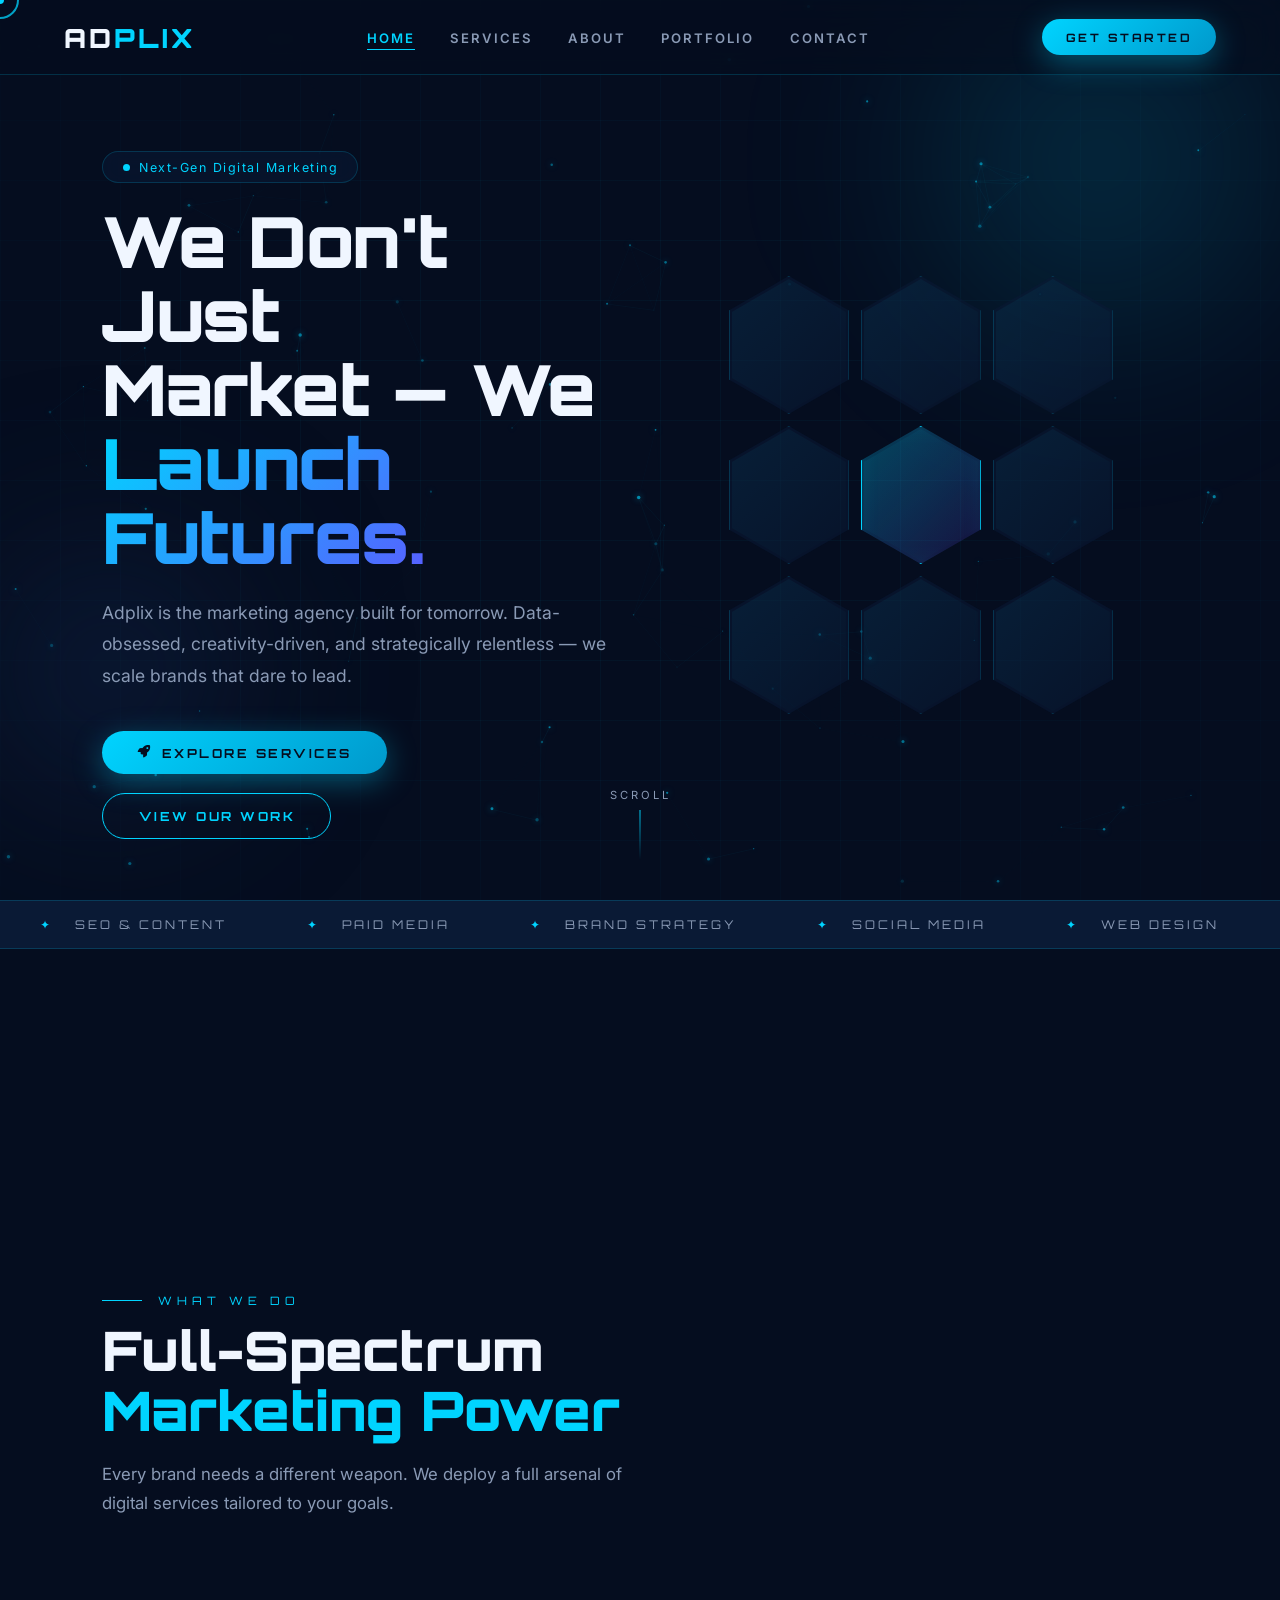
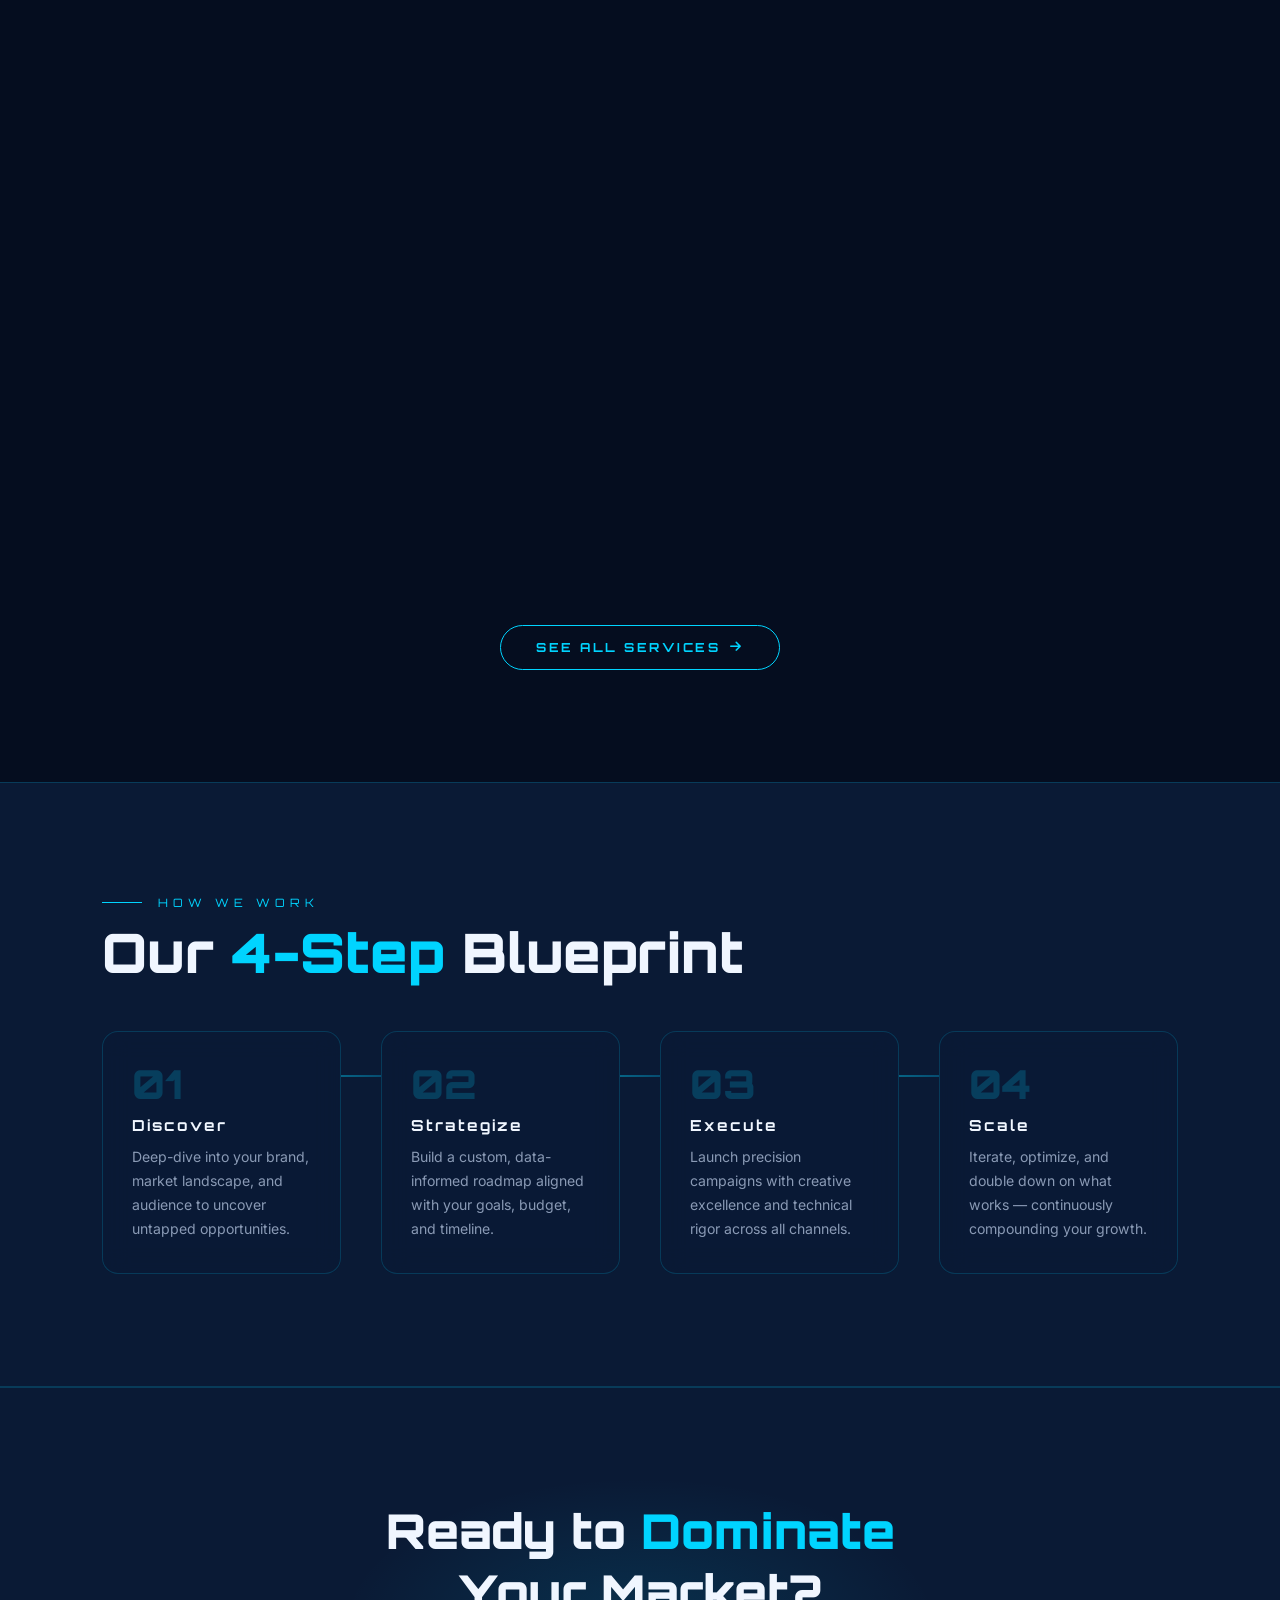
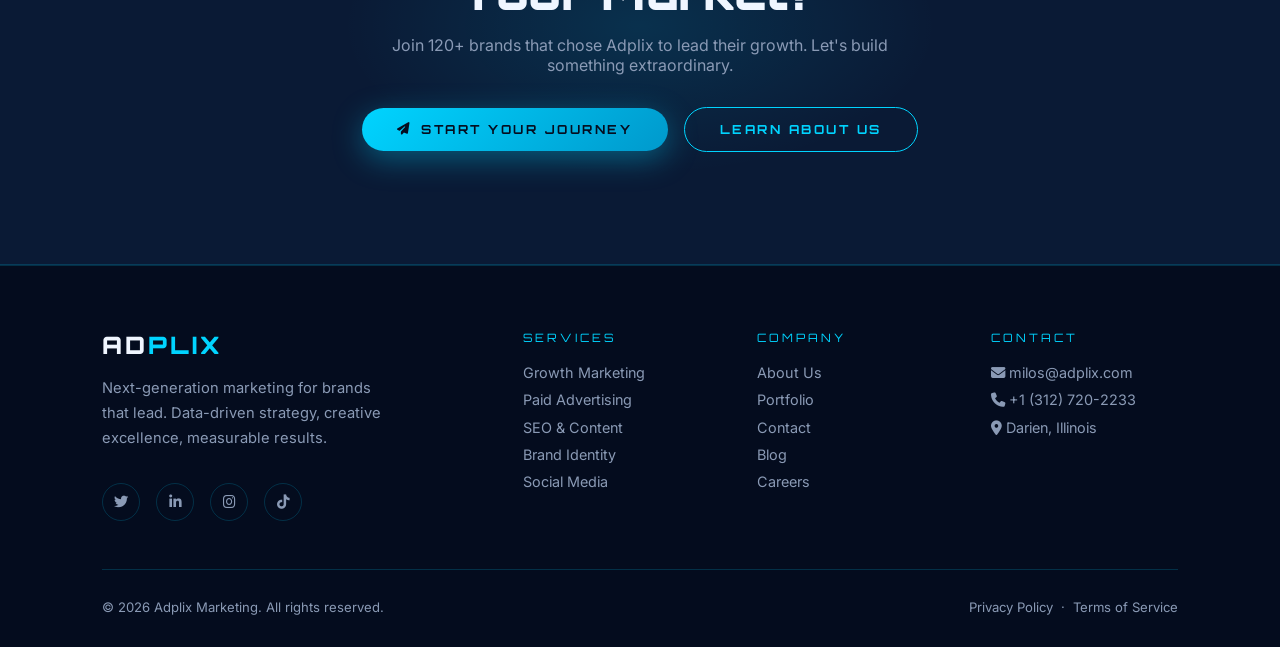
==== commit ab7dc8d8: "Customize site with real business info for Milos Kasapovic - Update contact info: email milos@adplix" ====
--- a/index.html
+++ b/index.html
@@ -10,21 +10,21 @@
   <meta name="keywords" content="marketing agency, digital marketing, branding, SEO, social media marketing, paid ads, growth hacking, Adplix" />
   <meta name="robots" content="index, follow" />
   <meta name="author" content="Adplix Marketing" />
-  <link rel="canonical" href="https://adplix.com/" />
+  <link rel="canonical" href="https://myadplix.com/" />
 
   <!-- Open Graph -->
   <meta property="og:type"        content="website" />
-  <meta property="og:url"         content="https://adplix.com/" />
+  <meta property="og:url"         content="https://myadplix.com/" />
   <meta property="og:title"       content="Adplix – Next-Gen Marketing Agency" />
   <meta property="og:description" content="We craft data-driven marketing strategies that launch brands to new heights." />
-  <meta property="og:image"       content="https://adplix.com/og-image.jpg" />
+  <meta property="og:image"       content="https://myadplix.com/og-image.jpg" />
 
   <!-- Twitter Card -->
   <meta name="twitter:card"        content="summary_large_image" />
   <meta name="twitter:site"        content="@AdplixMarketing" />
   <meta name="twitter:title"       content="Adplix – Next-Gen Marketing Agency" />
   <meta name="twitter:description" content="Futuristic marketing for visionary brands." />
-  <meta name="twitter:image"       content="https://adplix.com/og-image.jpg" />
+  <meta name="twitter:image"       content="https://myadplix.com/og-image.jpg" />
 
   <!-- Schema.org -->
   <script type="application/ld+json">
@@ -32,14 +32,13 @@
     "@context": "https://schema.org",
     "@type": "MarketingAgency",
     "name": "Adplix Marketing",
-    "url": "https://adplix.com",
-    "logo": "https://adplix.com/logo.png",
+    "url": "https://myadplix.com",
+    "logo": "https://myadplix.com/logo.png",
     "description": "Next-generation marketing agency delivering data-driven growth and branding.",
-    "address": { "@type": "PostalAddress", "addressCountry": "US" },
+    "address": { "@type": "PostalAddress", "addressLocality": "Darien", "addressRegion": "IL", "addressCountry": "US" },
     "sameAs": [
-      "https://twitter.com/AdplixMarketing",
-      "https://linkedin.com/company/adplix",
-      "https://instagram.com/adplix"
+      "https://www.linkedin.com/in/milos-kasapovic-896889335/",
+      "https://www.instagram.com/ai_adplix/"
     ]
   }
   </script>
@@ -287,49 +286,6 @@
   </div>
 </section>
 
-<!-- ══════════════════════════════════════
-     TESTIMONIAL
-══════════════════════════════════════ -->
-<section class="section" aria-labelledby="testimonials-heading">
-  <div class="section-label">Client Voices</div>
-  <h2 class="section-title reveal" id="testimonials-heading">Results That<br/><span>Speak Loudest</span></h2>
-
-  <div class="testimonial-grid mt-3" data-stagger>
-    <blockquote class="glass testimonial-card tilt">
-      <div class="stars" aria-label="5 stars">★★★★★</div>
-      <p>"Adplix tripled our qualified leads in 90 days. Their paid media team doesn't just run ads — they engineer growth engines."</p>
-      <footer>
-        <div class="avatar">JM</div>
-        <div>
-          <strong>Jordan Mitchell</strong>
-          <span>CEO, NexaFlow SaaS</span>
-        </div>
-      </footer>
-    </blockquote>
-    <blockquote class="glass testimonial-card tilt">
-      <div class="stars" aria-label="5 stars">★★★★★</div>
-      <p>"Our SEO traffic went from 12k to 180k monthly visitors in under a year. Adplix's content strategy is unmatched."</p>
-      <footer>
-        <div class="avatar">SR</div>
-        <div>
-          <strong>Sara Reyes</strong>
-          <span>Marketing Director, LuminaTech</span>
-        </div>
-      </footer>
-    </blockquote>
-    <blockquote class="glass testimonial-card tilt">
-      <div class="stars" aria-label="5 stars">★★★★★</div>
-      <p>"The rebrand Adplix delivered was transformative. We went from startup to premium in 60 days flat. Worth every penny."</p>
-      <footer>
-        <div class="avatar">AK</div>
-        <div>
-          <strong>Alex Kim</strong>
-          <span>Founder, Verdant Ventures</span>
-        </div>
-      </footer>
-    </blockquote>
-  </div>
-</section>
 
 <!-- ══════════════════════════════════════
      CTA BANNER
@@ -358,8 +314,8 @@
       <p class="footer-desc">Next-generation marketing for brands that lead. Data-driven strategy, creative excellence, measurable results.</p>
       <div class="social-icons mt-2">
         <a href="#" aria-label="Twitter"><i class="fab fa-twitter"></i></a>
-        <a href="#" aria-label="LinkedIn"><i class="fab fa-linkedin-in"></i></a>
-        <a href="#" aria-label="Instagram"><i class="fab fa-instagram"></i></a>
+        <a href="https://www.linkedin.com/in/milos-kasapovic-896889335/" aria-label="LinkedIn"><i class="fab fa-linkedin-in"></i></a>
+        <a href="https://www.instagram.com/ai_adplix/" aria-label="Instagram"><i class="fab fa-instagram"></i></a>
         <a href="#" aria-label="TikTok"><i class="fab fa-tiktok"></i></a>
       </div>
     </div>
@@ -381,9 +337,9 @@
     </div>
     <div class="footer-col">
       <div class="footer-col-title">Contact</div>
-      <a href="mailto:hello@adplix.com"><i class="fas fa-envelope"></i> hello@adplix.com</a>
-      <a href="tel:+15551234567"><i class="fas fa-phone"></i> +1 (555) 123-4567</a>
-      <a href="#"><i class="fas fa-map-marker-alt"></i> New York, NY</a>
+      <a href="mailto:milos@adplix.com"><i class="fas fa-envelope"></i> milos@adplix.com</a>
+      <a href="tel:+13127202233"><i class="fas fa-phone"></i> +1 (312) 720-2233</a>
+      <a href="#"><i class="fas fa-map-marker-alt"></i> Darien, Illinois</a>
     </div>
   </div>
   <div class="footer-bottom">
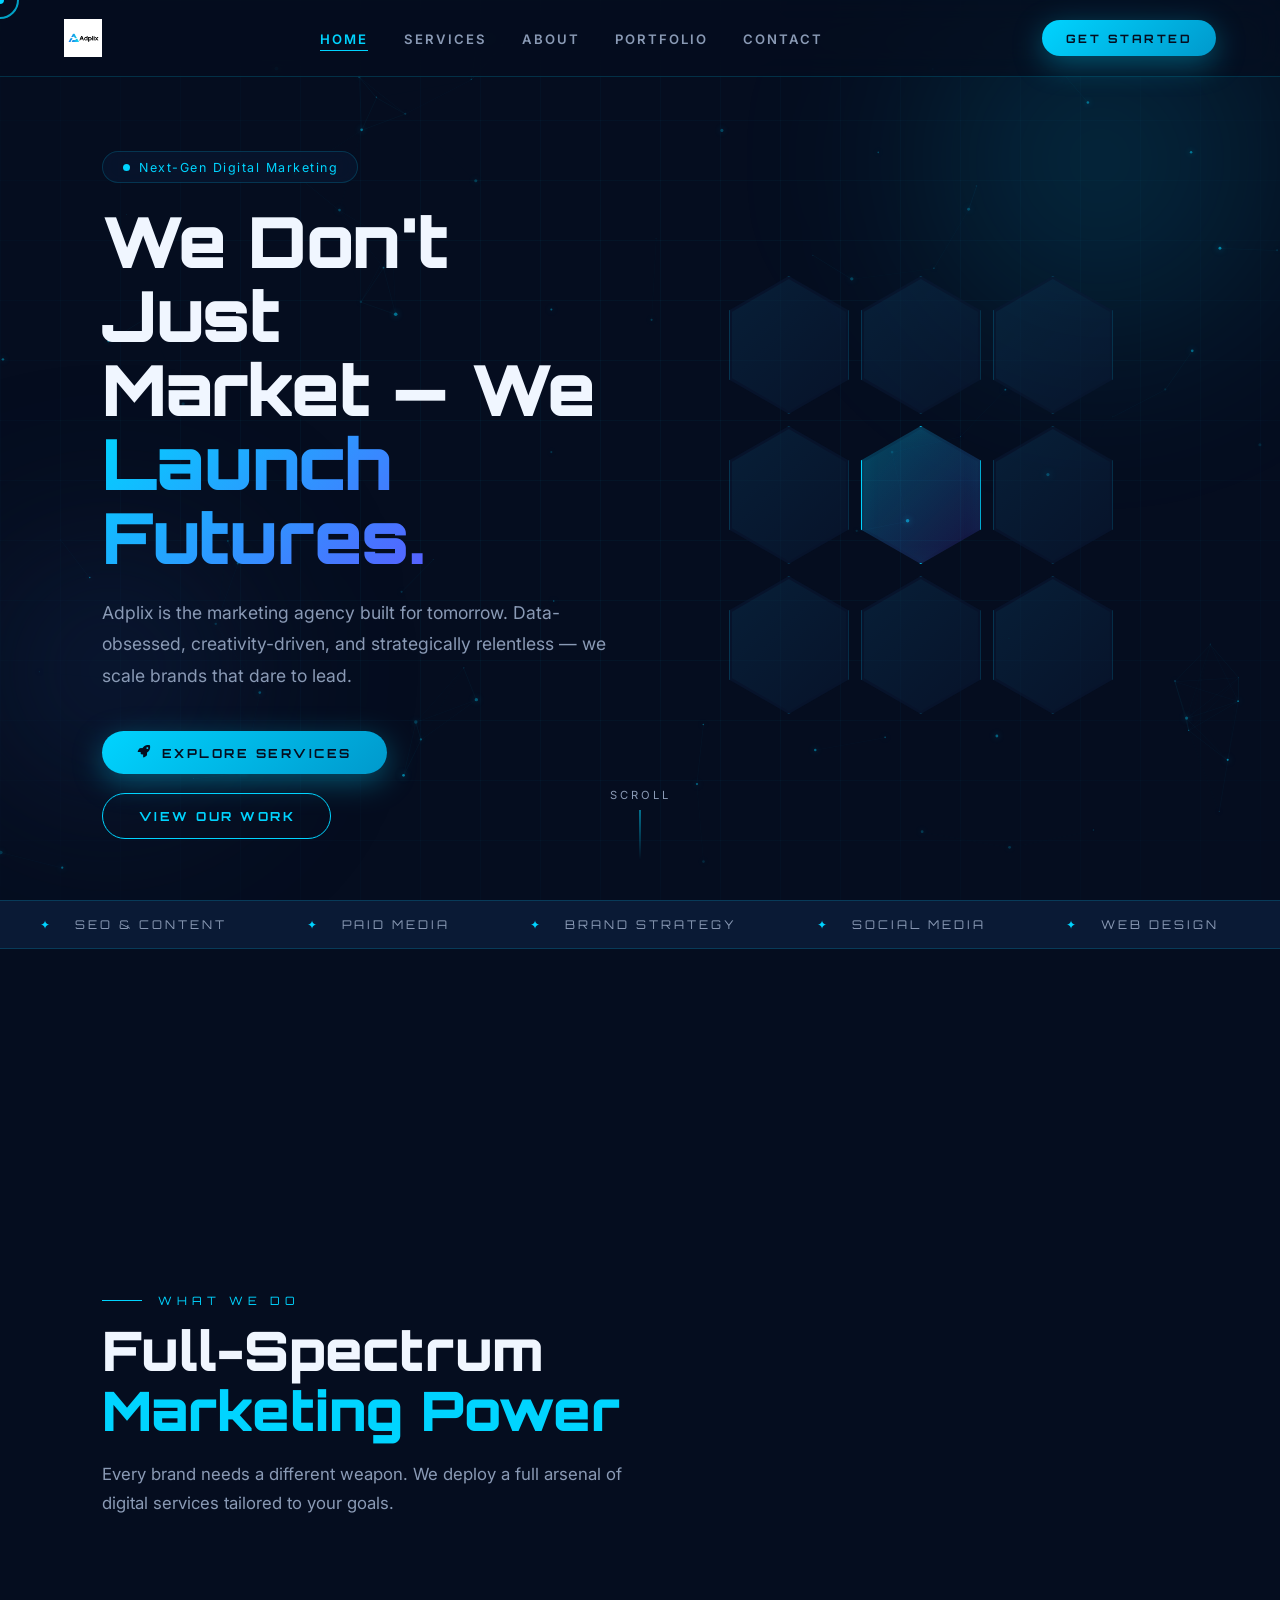
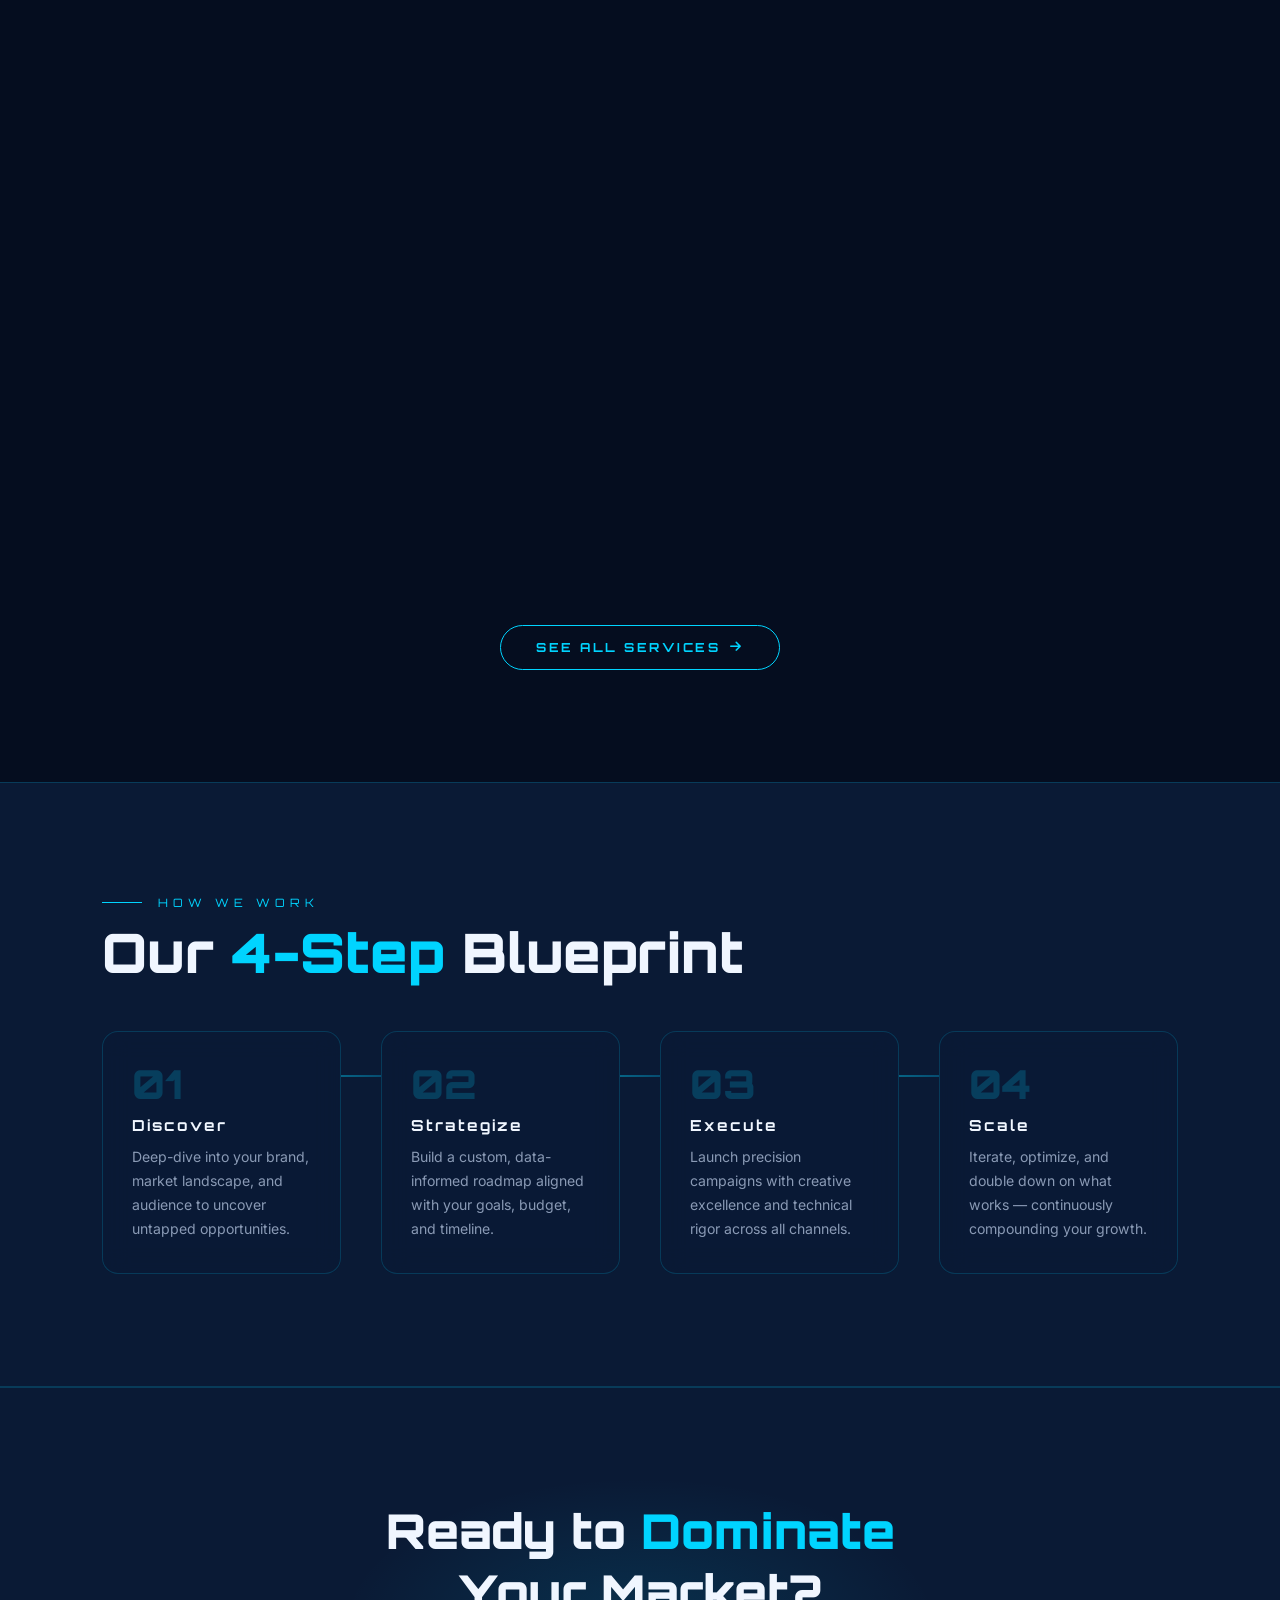
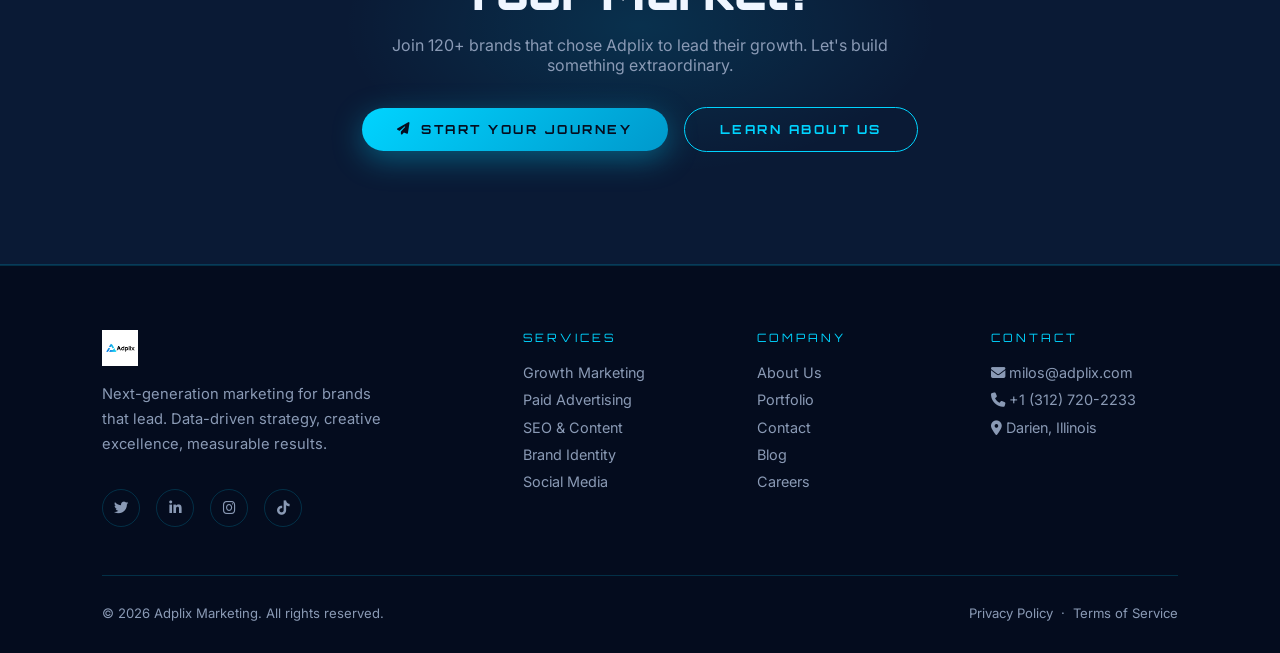
==== commit f10a4e71: "Add Adplix logo image to navbar and footer across all pages Replace text-based brand name with actua" ====
--- a/index.html
+++ b/index.html
@@ -79,7 +79,7 @@
 
 <!-- ── Navigation ── -->
 <nav class="nav" role="navigation" aria-label="Main navigation">
-  <a href="index.html" class="nav-logo">AD<span>PLIX</span></a>
+  <a href="index.html" class="nav-logo"><img src="logo.png" alt="Adplix"></a>
   <ul class="nav-links">
     <li><a href="index.html" class="active">Home</a></li>
     <li><a href="services.html">Services</a></li>
@@ -310,7 +310,7 @@
 <footer role="contentinfo">
   <div class="footer-grid">
     <div>
-      <div class="footer-brand-name">AD<span>PLIX</span></div>
+      <div class="footer-brand-name"><img src="logo.png" alt="Adplix"></div>
       <p class="footer-desc">Next-generation marketing for brands that lead. Data-driven strategy, creative excellence, measurable results.</p>
       <div class="social-icons mt-2">
         <a href="#" aria-label="Twitter"><i class="fab fa-twitter"></i></a>
--- a/style.css
+++ b/style.css
@@ -96,14 +96,13 @@
   background: rgba(5, 13, 31, 0.92);
 }
 .nav-logo {
-  font-family: var(--font-head);
-  font-size: 1.65rem;
-  font-weight: 900;
-  letter-spacing: 3px;
-  color: var(--white);
-  text-transform: uppercase;
-}
-.nav-logo span { color: var(--cyan); }
+  display: flex;
+  align-items: center;
+}
+.nav-logo img {
+  height: 38px;
+  width: auto;
+}
 .nav-links { display: flex; gap: 2.2rem; }
 .nav-links a {
   font-size: 0.82rem;
@@ -254,12 +253,12 @@
   gap: 3rem; margin-bottom: 3rem;
 }
 .footer-brand-name {
-  font-family: var(--font-head);
-  font-size: 1.5rem; font-weight: 900;
-  letter-spacing: 3px; color: var(--white);
   margin-bottom: 1rem;
 }
-.footer-brand-name span { color: var(--cyan); }
+.footer-brand-name img {
+  height: 36px;
+  width: auto;
+}
 .footer-desc { color: var(--grey); line-height: 1.7; font-size: 0.92rem; max-width: 280px; }
 .footer-col-title {
   font-family: var(--font-head);
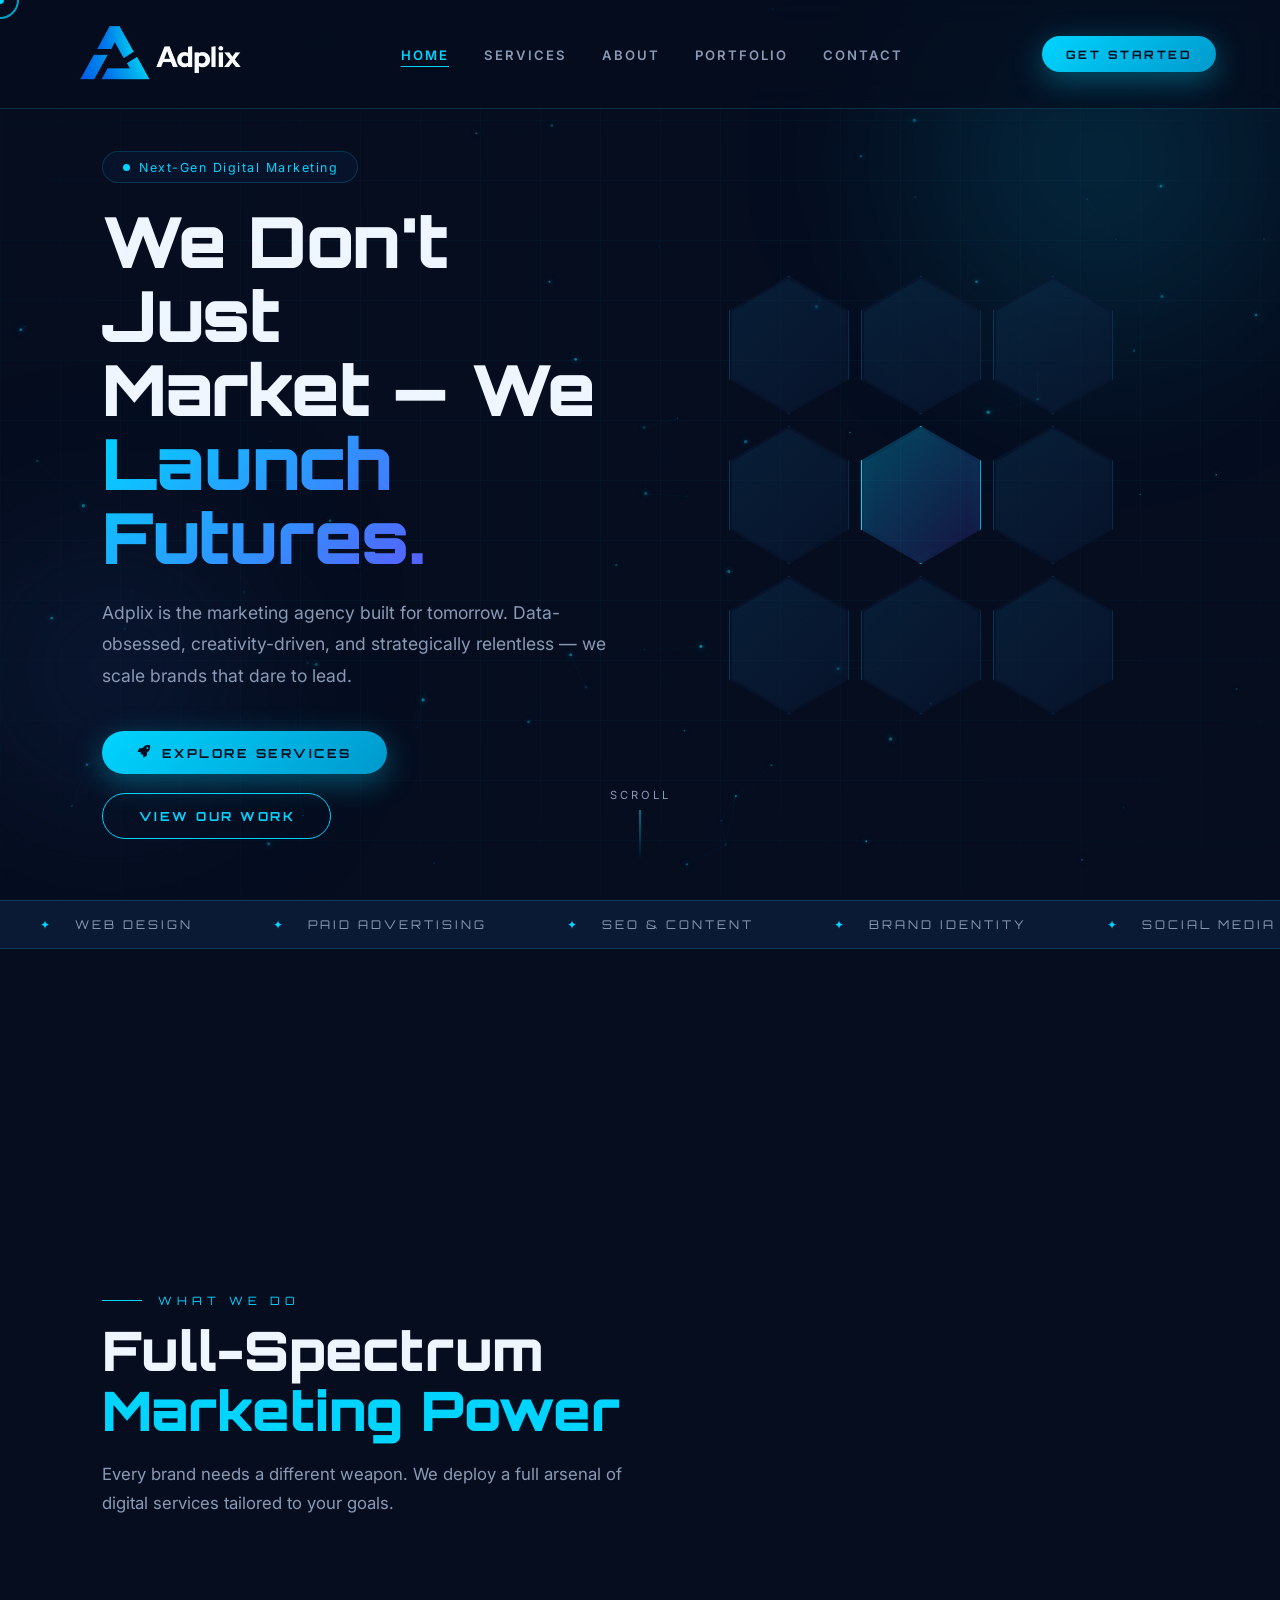
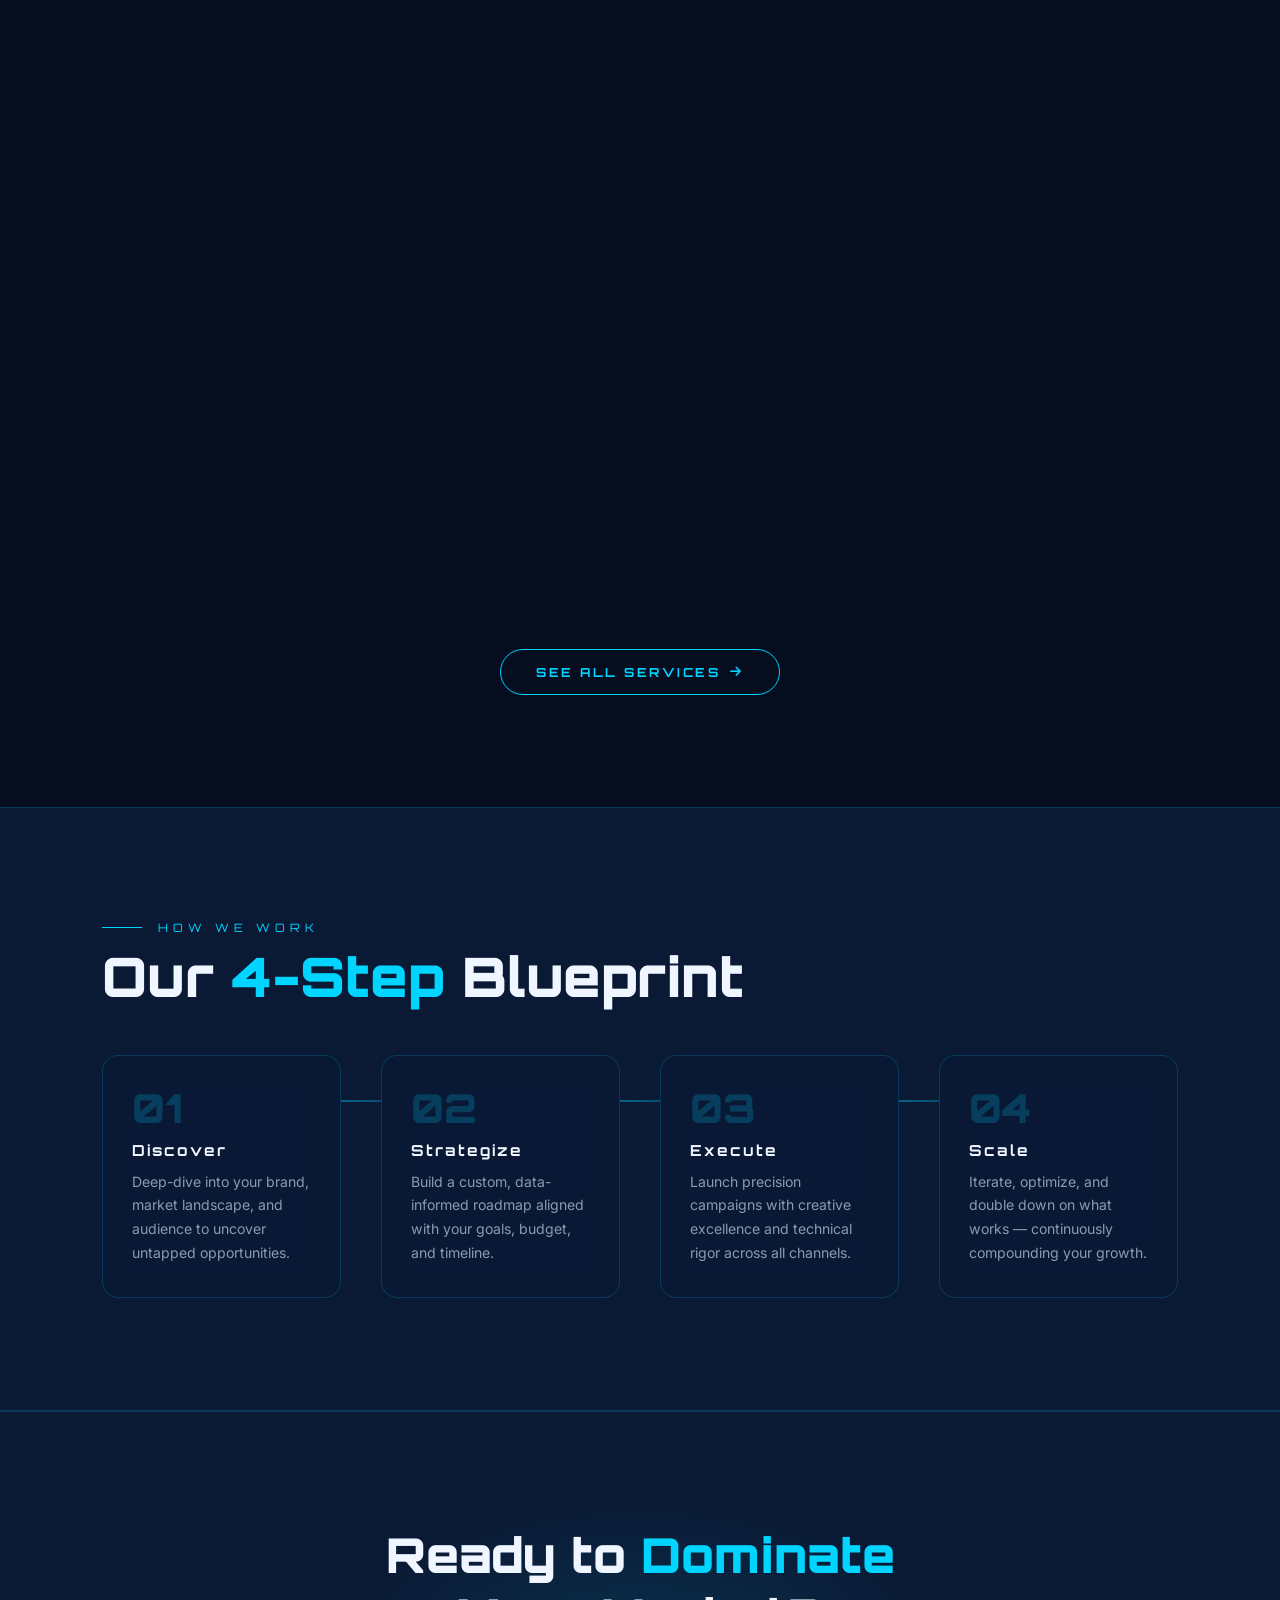
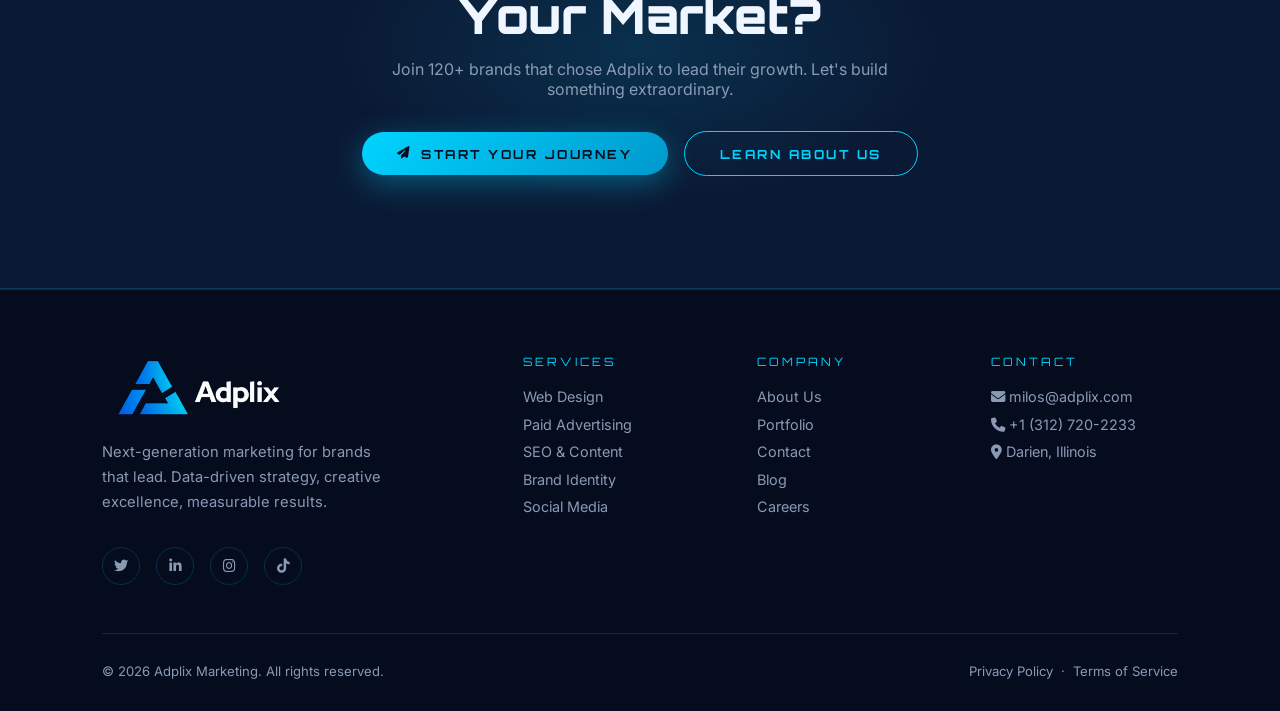
==== commit 07d72267: "Update services to reflect actual offerings Replace Growth Marketing with Web Design & Development, " ====
--- a/index.html
+++ b/index.html
@@ -144,23 +144,19 @@
 <!-- ── Ticker ── -->
 <div class="marquee-wrap" aria-hidden="true">
   <div class="marquee-track">
+    <div class="marquee-item"><span>✦</span> Web Design</div>
+    <div class="marquee-item"><span>✦</span> Paid Advertising</div>
     <div class="marquee-item"><span>✦</span> SEO & Content</div>
-    <div class="marquee-item"><span>✦</span> Paid Media</div>
-    <div class="marquee-item"><span>✦</span> Brand Strategy</div>
+    <div class="marquee-item"><span>✦</span> Brand Identity</div>
     <div class="marquee-item"><span>✦</span> Social Media</div>
+    <div class="marquee-item"><span>✦</span> Digital Strategy</div>
+    <!-- duplicate for seamless loop -->
     <div class="marquee-item"><span>✦</span> Web Design</div>
-    <div class="marquee-item"><span>✦</span> Data Analytics</div>
-    <div class="marquee-item"><span>✦</span> Email Marketing</div>
-    <div class="marquee-item"><span>✦</span> Growth Hacking</div>
-    <!-- duplicate for seamless loop -->
+    <div class="marquee-item"><span>✦</span> Paid Advertising</div>
     <div class="marquee-item"><span>✦</span> SEO & Content</div>
-    <div class="marquee-item"><span>✦</span> Paid Media</div>
-    <div class="marquee-item"><span>✦</span> Brand Strategy</div>
+    <div class="marquee-item"><span>✦</span> Brand Identity</div>
     <div class="marquee-item"><span>✦</span> Social Media</div>
-    <div class="marquee-item"><span>✦</span> Web Design</div>
-    <div class="marquee-item"><span>✦</span> Data Analytics</div>
-    <div class="marquee-item"><span>✦</span> Email Marketing</div>
-    <div class="marquee-item"><span>✦</span> Growth Hacking</div>
+    <div class="marquee-item"><span>✦</span> Digital Strategy</div>
   </div>
 </div>
 
@@ -202,9 +198,9 @@
 
   <div class="services-preview-grid mt-3" data-stagger>
     <article class="glass service-card tilt card-hover">
-      <div class="service-icon"><i class="fas fa-chart-line"></i></div>
-      <h3>Growth Marketing</h3>
-      <p>Systematic experiments, funnel optimization, and data-backed scaling to multiply your revenue.</p>
+      <div class="service-icon"><i class="fas fa-laptop-code"></i></div>
+      <h3>Web Design & Development</h3>
+      <p>Fast, modern websites and landing pages built to convert visitors into customers.</p>
       <a href="services.html" class="service-link">Learn more <i class="fas fa-arrow-right"></i></a>
     </article>
     <article class="glass service-card tilt card-hover">
@@ -216,7 +212,7 @@
     <article class="glass service-card tilt card-hover">
       <div class="service-icon"><i class="fas fa-search"></i></div>
       <h3>SEO & Content</h3>
-      <p>Dominate search rankings with technical SEO, authority building, and magnetic content strategy.</p>
+      <p>Improve your search visibility with on-page optimization, keyword-focused content, and solid technical foundations.</p>
       <a href="services.html" class="service-link">Learn more <i class="fas fa-arrow-right"></i></a>
     </article>
     <article class="glass service-card tilt card-hover">
@@ -232,9 +228,9 @@
       <a href="services.html" class="service-link">Learn more <i class="fas fa-arrow-right"></i></a>
     </article>
     <article class="glass service-card tilt card-hover">
-      <div class="service-icon"><i class="fas fa-envelope-open-text"></i></div>
-      <h3>Email & Automation</h3>
-      <p>Lifecycle campaigns and smart automation flows that nurture leads into loyal customers 24/7.</p>
+      <div class="service-icon"><i class="fas fa-compass"></i></div>
+      <h3>Digital Strategy</h3>
+      <p>Marketing audits, competitive research, and custom growth roadmaps aligned with your goals.</p>
       <a href="services.html" class="service-link">Learn more <i class="fas fa-arrow-right"></i></a>
     </article>
   </div>
@@ -321,7 +317,7 @@
     </div>
     <div class="footer-col">
       <div class="footer-col-title">Services</div>
-      <a href="services.html">Growth Marketing</a>
+      <a href="services.html">Web Design</a>
       <a href="services.html">Paid Advertising</a>
       <a href="services.html">SEO & Content</a>
       <a href="services.html">Brand Identity</a>
--- a/style.css
+++ b/style.css
@@ -100,7 +100,7 @@
   align-items: center;
 }
 .nav-logo img {
-  height: 38px;
+  height: 70px;
   width: auto;
 }
 .nav-links { display: flex; gap: 2.2rem; }
@@ -256,7 +256,7 @@
   margin-bottom: 1rem;
 }
 .footer-brand-name img {
-  height: 36px;
+  height: 70px;
   width: auto;
 }
 .footer-desc { color: var(--grey); line-height: 1.7; font-size: 0.92rem; max-width: 280px; }
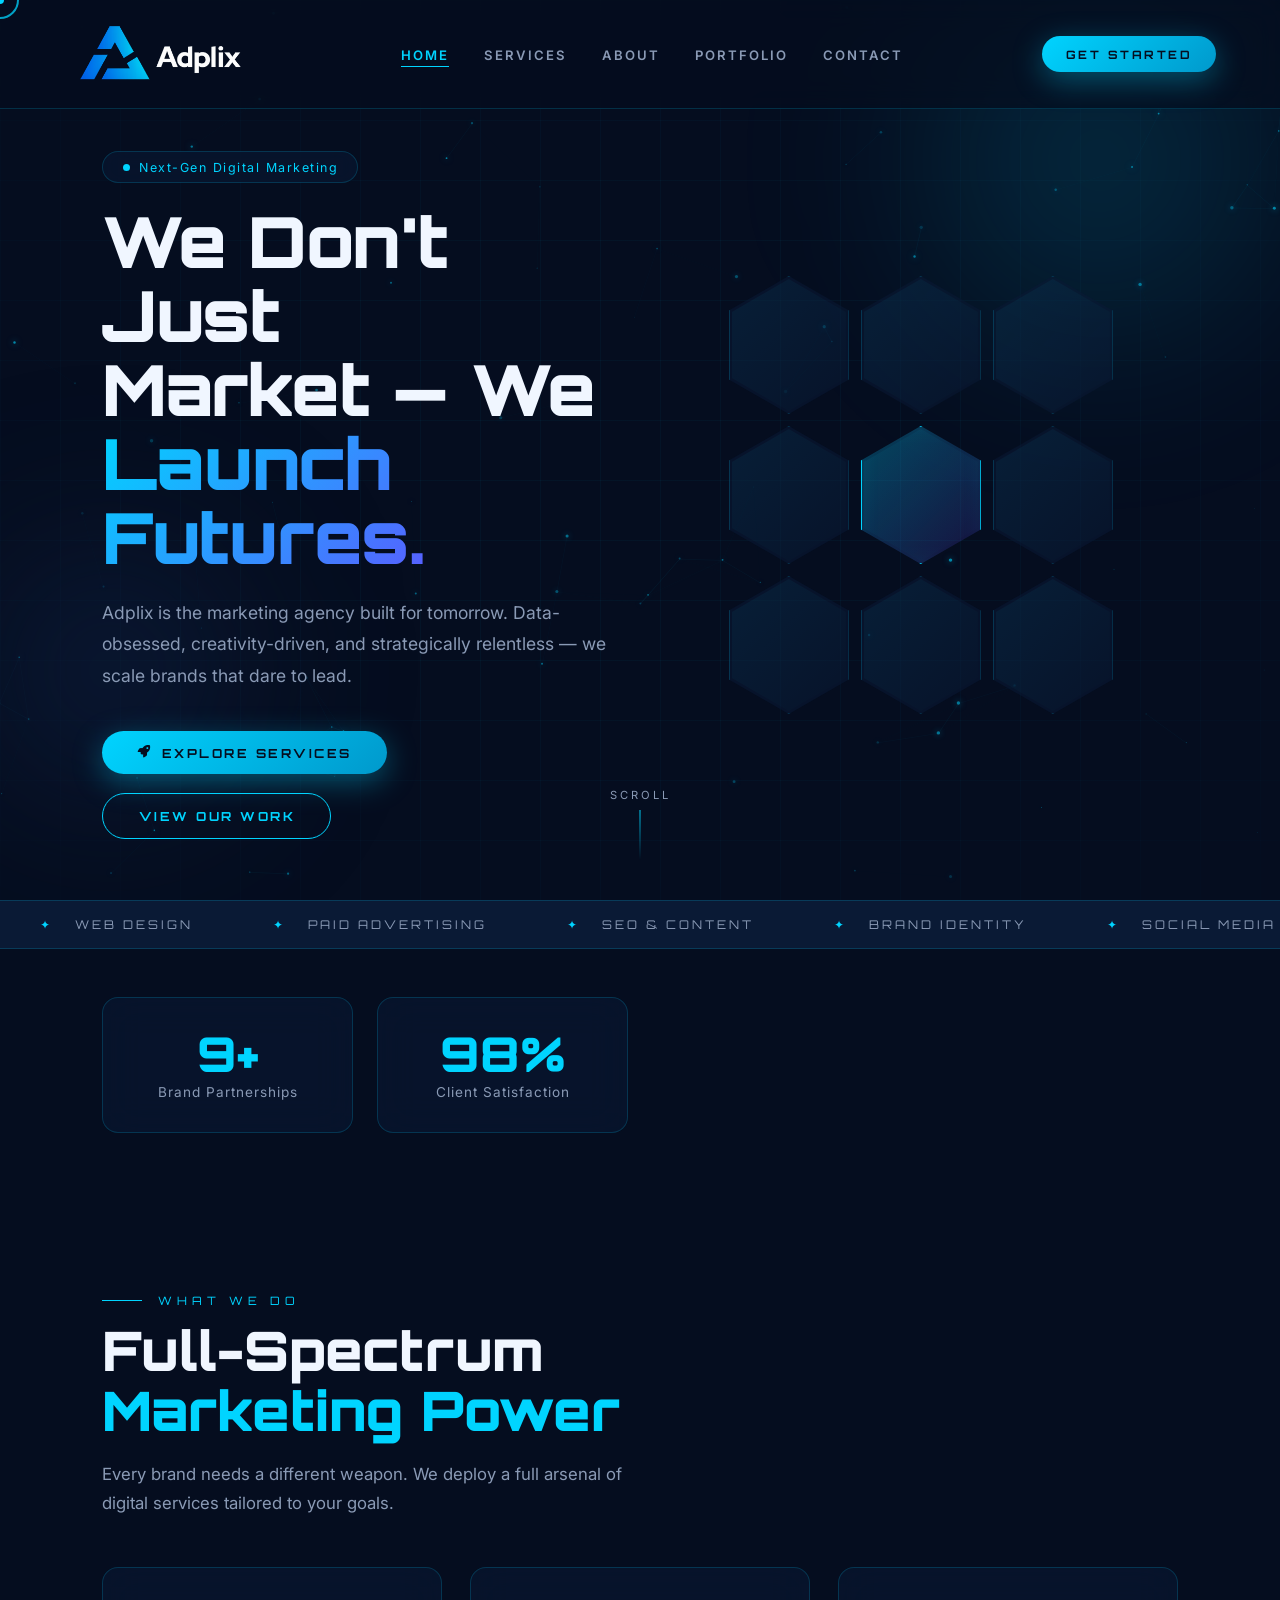
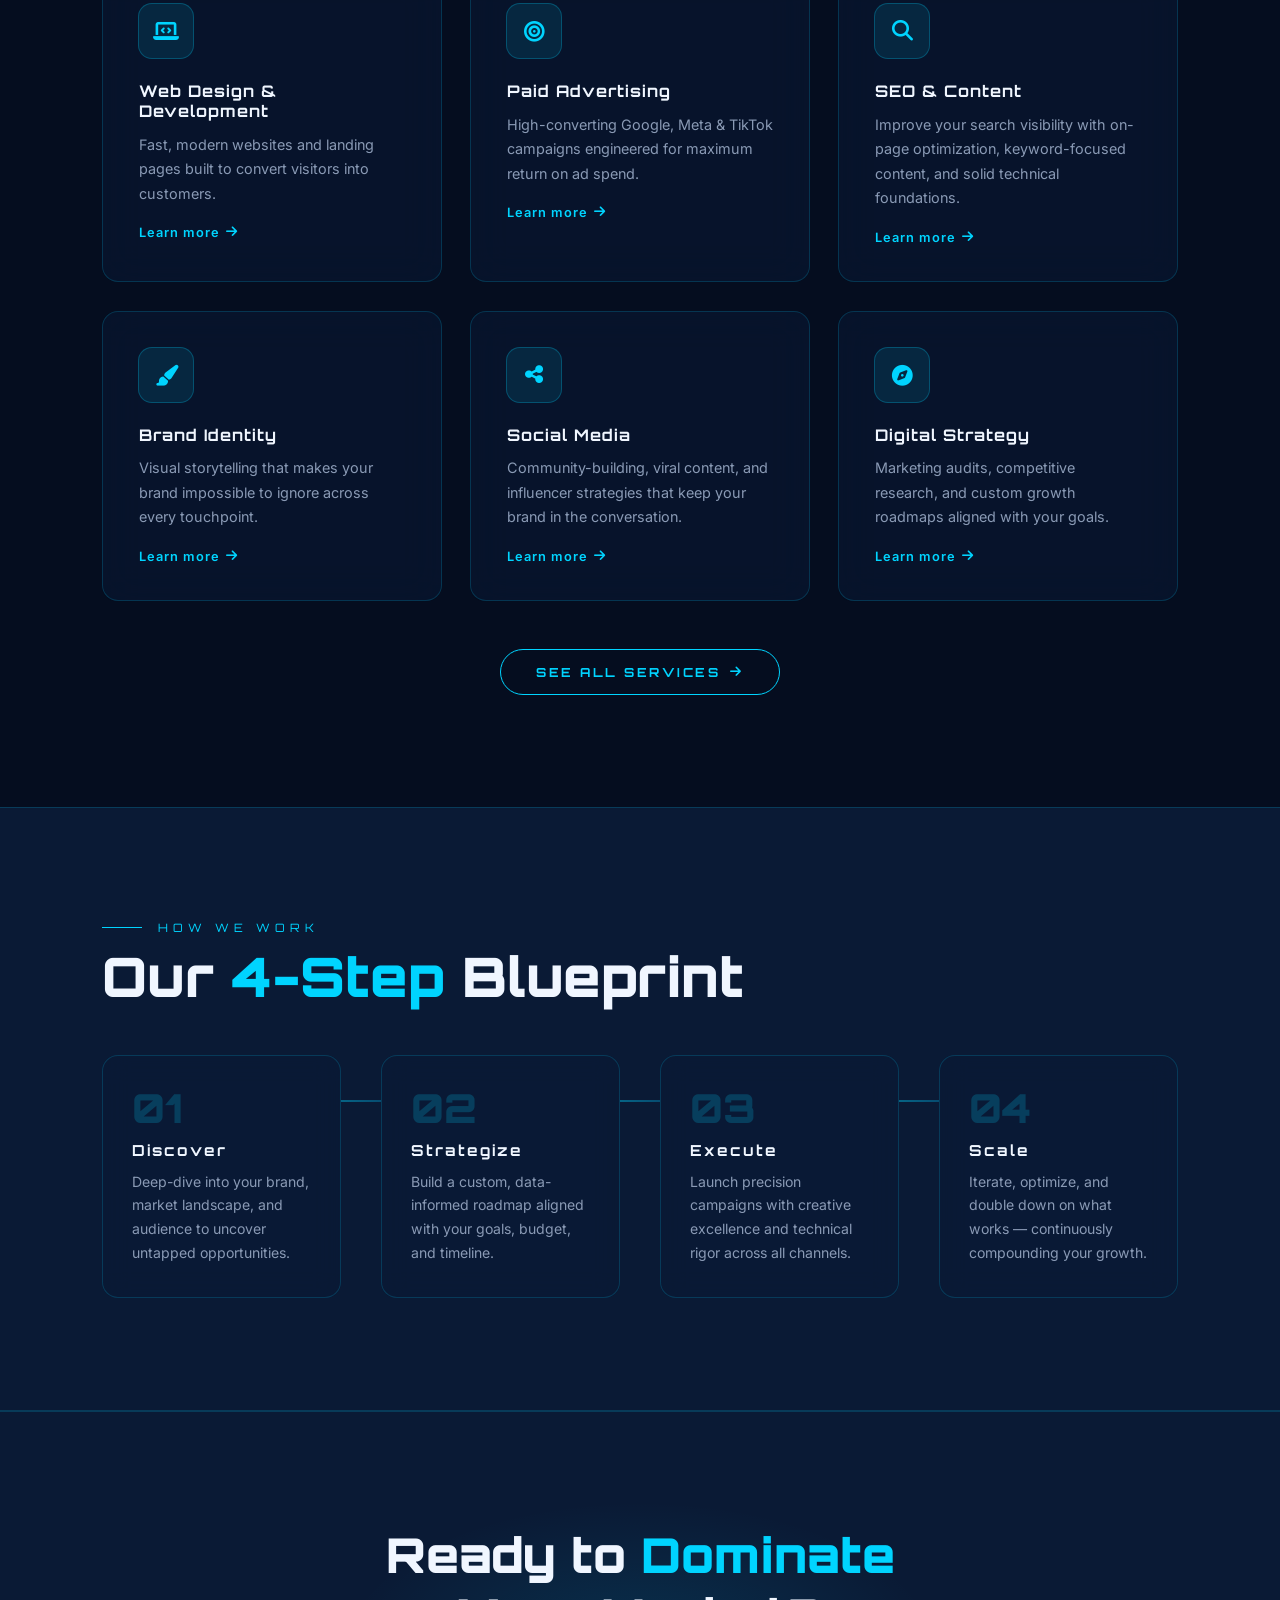
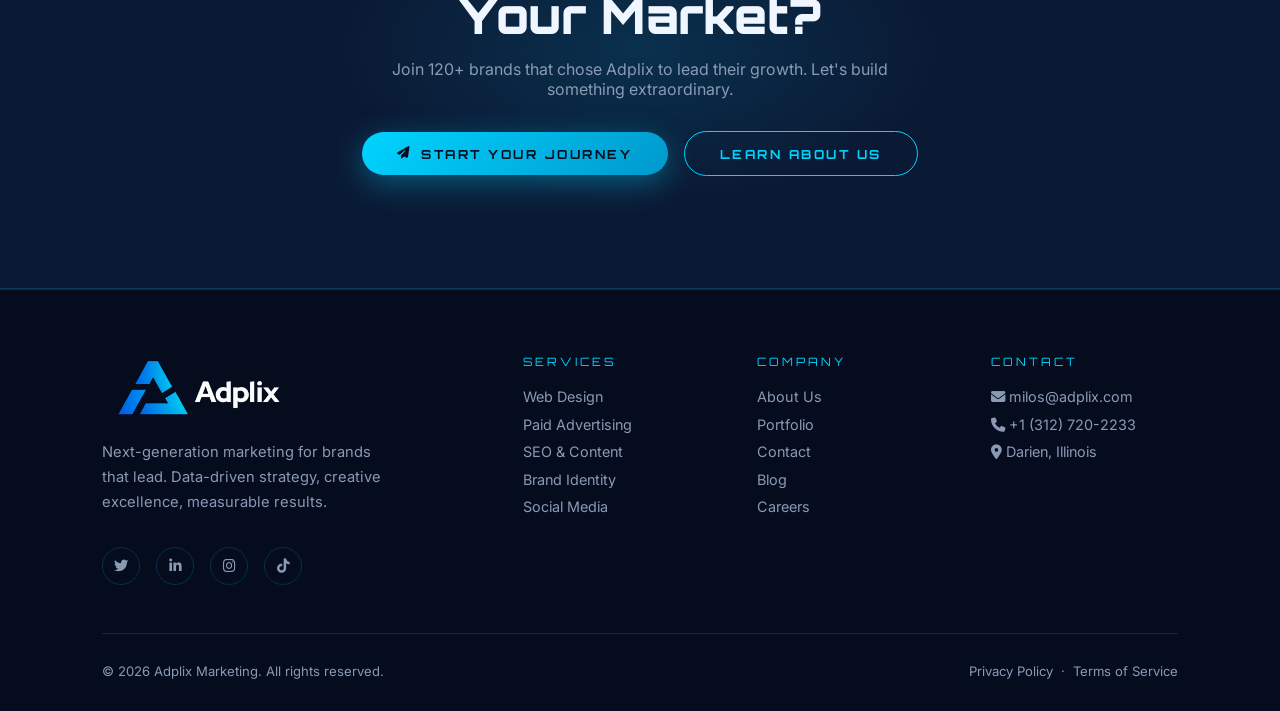
==== commit 54285285: "Update stats to reflect actual numbers: 10+ partnerships, 100% satisfaction Co-Authored-By: Claude O" ====
--- a/index.html
+++ b/index.html
@@ -166,19 +166,11 @@
 <section class="section stats-section" aria-label="Key statistics">
   <div class="stats-grid" data-stagger>
     <div class="glass stat-card">
-      <div class="stat-value" data-count="340" data-suffix="+">0</div>
-      <div class="stat-label">Campaigns Launched</div>
+      <div class="stat-value" data-count="10" data-suffix="+">0</div>
+      <div class="stat-label">Brand Partnerships</div>
     </div>
     <div class="glass stat-card">
-      <div class="stat-value" data-count="9.8" data-suffix="x">0</div>
-      <div class="stat-label">Average ROAS</div>
-    </div>
-    <div class="glass stat-card">
-      <div class="stat-value" data-count="120" data-suffix="+">0</div>
-      <div class="stat-label">Brand Partnerships</div>
-    </div>
-    <div class="glass stat-card">
-      <div class="stat-value" data-count="98" data-suffix="%">0</div>
+      <div class="stat-value" data-count="100" data-suffix="%">0</div>
       <div class="stat-label">Client Satisfaction</div>
     </div>
   </div>
